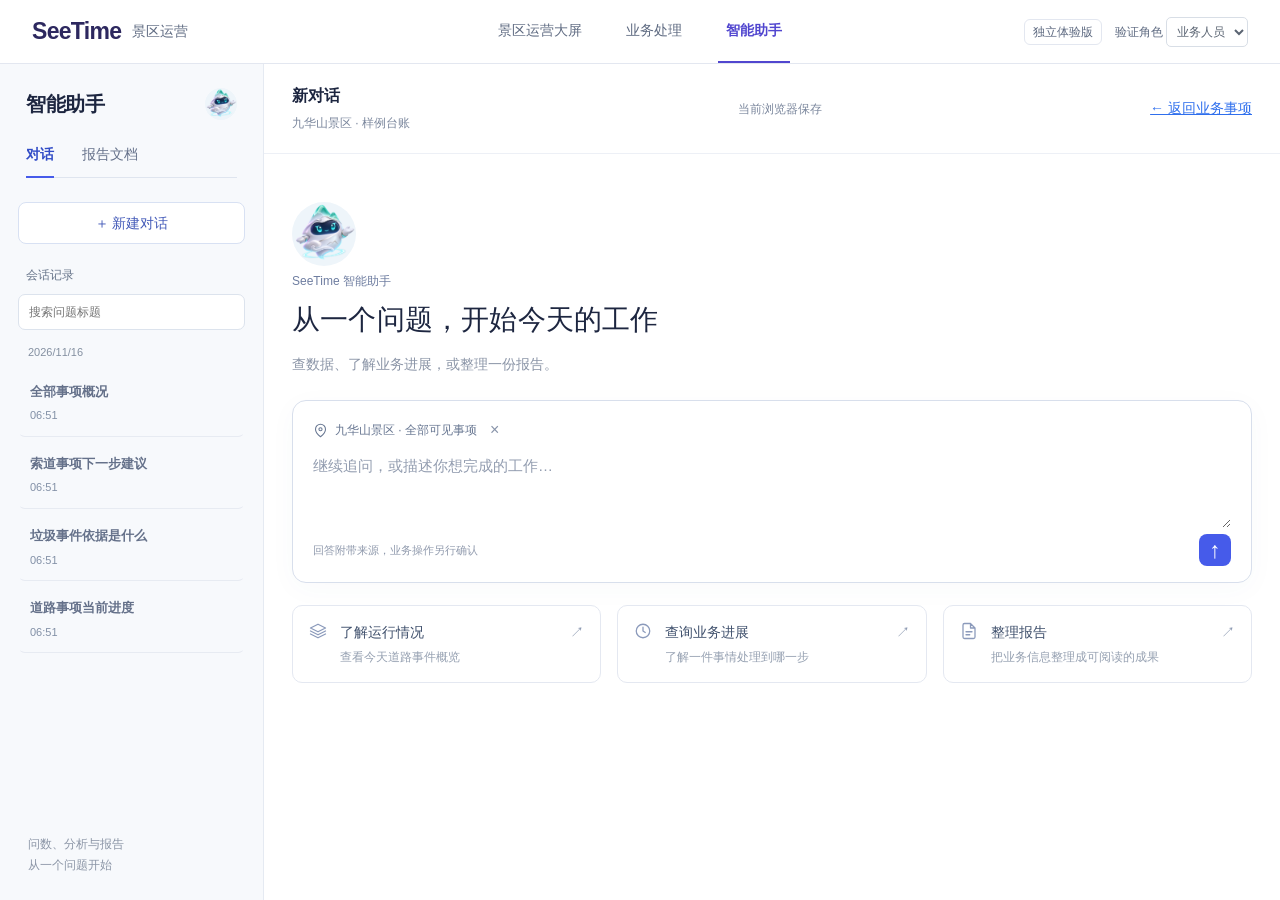
==== assistant.html @ b0239ed6 "Publish validated scenic operations browser experience" ====
<!doctype html>
<html lang="zh-CN">
<head>
<meta charset="UTF-8"><meta name="viewport" content="width=device-width, initial-scale=1">
<title>SeeTime · 智能助手独立体验版</title>
<link rel="stylesheet" href="styles.css?v=pages-6"><link rel="stylesheet" href="assistant.css?v=pages-6">
<link rel="stylesheet" href="product.css"><link rel="icon" href="assets/scenic-ip.png"><link rel="stylesheet" href="report-document.css"></head>
<body>
<svg class="symbol-library" xmlns="http://www.w3.org/2000/svg" aria-hidden="true"><defs>
<symbol id="arrow" viewBox="0 0 24 24"><path d="M7 17 17 7M7 7h10v10"/></symbol>
<symbol id="back" viewBox="0 0 24 24"><path d="m12 19-7-7 7-7M5 12h14"/></symbol>
<symbol id="pin" viewBox="0 0 24 24"><path d="M20 10c0 6-8 12-8 12S4 16 4 10a8 8 0 1 1 16 0Z"/><circle cx="12" cy="10" r="2.5"/></symbol>
<symbol id="chevron" viewBox="0 0 24 24"><path d="m6 9 6 6 6-6"/></symbol>
<symbol id="alert" viewBox="0 0 24 24"><path d="M10.3 3.9 2 18.3A1.8 1.8 0 0 0 3.6 21h16.8a1.8 1.8 0 0 0 1.6-2.7L13.7 3.9a2 2 0 0 0-3.4 0Z M12 9v4M12 17h.01"/></symbol>
<symbol id="layers" viewBox="0 0 24 24"><path d="m12 3 10 5-10 5L2 8l10-5Zm-10 9 10 5 10-5M2 16l10 5 10-5"/></symbol>
<symbol id="file" viewBox="0 0 24 24"><path d="M14 2H6a2 2 0 0 0-2 2v16a2 2 0 0 0 2 2h12a2 2 0 0 0 2-2V8l-6-6Zm0 0v6h6M8 13h8M8 17h5"/></symbol>
<symbol id="chat" viewBox="0 0 24 24"><path d="M21 11.5a8.4 8.4 0 0 1-.9 3.8 8.5 8.5 0 0 1-7.6 4.7 8.4 8.4 0 0 1-3.8-.9L3 21l1.9-5.7a8.4 8.4 0 0 1-.9-3.8 8.5 8.5 0 0 1 4.7-7.6 8.4 8.4 0 0 1 3.8-.9h.5a8.5 8.5 0 0 1 8 8v.5Z"/></symbol>
<symbol id="clock" viewBox="0 0 24 24"><circle cx="12" cy="12" r="9"/><path d="M12 7v5l3 2"/></symbol>
<symbol id="check" viewBox="0 0 24 24"><path d="m6 12 4 4 8-8"/></symbol>
<symbol id="info" viewBox="0 0 24 24"><circle cx="12" cy="12" r="9"/><path d="M12 11v6M12 7h.01"/></symbol>
</defs></svg>
<header class="app-header">
 <a class="brand" href="./" aria-label="SeeTime 景区运营"><span class="brand-word">SeeTime</span><span class="brand-description">景区运营</span></a>
 <nav class="primary-nav" aria-label="主导航"><a class="nav-item nav-link" href="screen.html">景区运营大屏</a><a class="nav-item nav-link" href="index.html">业务处理</a><a class="nav-item nav-link active" href="assistant.html" aria-current="page">智能助手</a></nav>
 <div class="header-tools"><span class="location"><svg class="icon"><use href="#pin"/></svg>九华山景区<svg class="icon small"><use href="#chevron"/></svg></span><span class="environment">独立体验版</span></div>
</header>
<main class="assistant-shell">
<aside class="assistant-nav"><div class="assistant-title"><h1>智能助手</h1><img class="scenic-avatar" src="assets/scenic-ip.png" alt="小岚"></div><div class="view-tabs" role="tablist" aria-label="助手内容"><button role="tab" aria-selected="true" id="chat-tab">对话</button><button role="tab" aria-selected="false" id="reports-tab">报告文档</button></div><button class="new-chat" id="new-chat">＋ 新建对话</button><div class="history-label">今天</div><button class="history active" id="history">今日道路事件概览<span>14:30 · 九华山景区</span></button><p class="nav-note">问数、分析与报告<br>从一个问题开始</p></aside>
<section class="assistant-main"><header class="conversation-header"><div><h2 id="view-title">正在读取助手…</h2><span>九华山景区 · 2026 年 11 月 12 日</span></div><span class="snapshot">数据截至 14:30</span></header>
<div id="chat-view"><div class="conversation" id="conversation" hidden><div class="question"><span class="user-avatar">我</span><p>今天景区道路事件怎么样？哪些还需要关注？</p></div><article class="answer"><div class="answer-label"><img class="scenic-avatar" src="assets/scenic-ip.png" alt="小岚"><strong>小岚 · 智能助手</strong><span>14:30</span></div><p class="answer-lead">今天共收到 <strong>8 起道路事件</strong>，其中 <strong>3 起尚未结束</strong>。入口上游预警还缺少现场反馈，建议优先核查。<button class="citation" data-source="summary" aria-label="查看统计来源1">1</button></p><p class="answer-intro">统计仅覆盖已接入的事件记录，不能据此判断全园道路是否畅通。</p>
<section class="chat-data" aria-label="道路事件统计"><div class="chart-heading"><div><h4>道路事件处理情况</h4><p>九华山 · 今日 00:00—14:30 · 单位：起</p></div><div class="chart-switch" role="group" aria-label="数据展示方式"><button id="chart-tab" aria-pressed="true">图表</button><button id="table-tab" aria-pressed="false">数据</button></div></div><div id="chart-view"><div class="chart-scale"><span>0</span><span>8 起</span></div><div class="bar-row"><span>已结束</span><div class="bar-track"><i class="closed" style="width:62.5%"></i></div><b>5</b></div><div class="bar-row"><span>处理中</span><div class="bar-track"><i class="processing" style="width:25%"></i></div><b>2</b></div><div class="bar-row"><span>待核查</span><div class="bar-track"><i class="pending-bar" style="width:12.5%"></i></div><b>1</b></div></div><table id="table-view" hidden><caption class="sr-only">道路事件状态及数量</caption><thead><tr><th scope="col">状态</th><th scope="col">数量（起）</th><th scope="col">占比</th></tr></thead><tbody><tr><td>已结束</td><td>5</td><td>62.5%</td></tr><tr><td>处理中</td><td>2</td><td>25%</td></tr><tr><td>待核查</td><td>1</td><td>12.5%</td></tr></tbody><tfoot><tr><th scope="row">合计</th><td>8</td><td>100%</td></tr></tfoot></table><div class="chart-source"><span>来源：事件记录 · 样例数据</span><button data-source="summary">核对来源 ↗</button></div></section><section class="focus-section"><h4>当前值得关注</h4><a class="event-reference" href="./"><span class="event-icon"><svg class="icon"><use href="#alert"/></svg></span><span><strong>入口上游道路拥堵</strong><small>尚未收到现场反馈，原因与影响范围待核实。</small></span><span class="event-status">待安排核查</span><svg class="icon small"><use href="#arrow"/></svg></a><p class="recommendation"><span>建议</span>先安排现场核查，再根据反馈判断是否需要疏导。</p></section>
<details class="execution"><summary><svg class="icon small"><use href="#check"/></svg>查询完成 · 3 个步骤<span>查看来源与过程</span></summary><ol><li>明确范围：九华山景区，今日截至 14:30，道路事件。</li><li>读取事件记录：8 起样例事件，按当前状态汇总。</li><li>整理关注项：引用入口上游预警，未执行业务操作。</li></ol><p>未纳入尚未接入的外部系统；本页不调用真实数据服务。</p></details>
<button class="report-create" id="report-create"><svg class="icon small"><use href="#file"/></svg>预览道路事件简报<svg class="icon small"><use href="#arrow"/></svg></button>
</article><div class="question followup"><span class="user-avatar">我</span><p>入口上游这起事件，现在处理到哪一步了？</p></div><article class="answer followup-answer"><div class="answer-label"><img class="scenic-avatar" src="assets/scenic-ip.png" alt="小岚"><strong>小岚 · 智能助手</strong><span>14:31</span></div><p class="answer-lead">目前是<strong>待安排核查</strong>，还没有派发核查任务。<button class="citation" data-source="event" aria-label="查看事件来源2">2</button></p><ul class="reply-list"><li><strong>已完成：</strong>14:20 收到预警，14:24 形成分析建议。</li><li><strong>待补充：</strong>排队原因、影响范围及现场反馈。</li><li><strong>下一步：</strong>由值班负责人安排核查人员，再根据反馈决定是否疏导。</li></ul><a class="inline-business" href="./">查看事件详情 <svg class="icon small"><use href="#arrow"/></svg></a><p class="reply-footnote">状态为 14:30 的记录快照；建议不代表已执行。</p></article></div><div class="empty-chat" id="empty-chat" hidden><img class="scenic-avatar welcome-avatar" src="assets/scenic-ip.png" alt="小岚"><p class="welcome-eyebrow">SeeTime 智能助手</p><h3>从一个问题，开始今天的工作</h3><p>查数据、了解业务进展，或整理一份报告。</p></div><form class="composer" id="composer"><div class="context"><svg class="icon small"><use href="#pin"/></svg><span id="context-text">九华山景区 · 今日</span><button type="button" id="clear-context" aria-label="移除查询范围">×</button></div><label class="sr-only" for="prompt">输入问题</label><textarea id="prompt" rows="2" placeholder="继续追问，或描述你想完成的工作…"></textarea><div class="composer-bottom"><span>回答附带来源，业务操作另行确认</span><button class="send" type="submit" aria-label="发送问题">↑</button></div></form><div class="starter-prompts" id="starter-prompts" hidden><button id="example"><svg class="icon"><use href="#layers"/></svg><span>了解运行情况<small>查看今天道路事件概览</small></span><span>↗</span></button><button data-starter="查询入口上游道路事件的当前进展"><svg class="icon"><use href="#clock"/></svg><span>查询业务进展<small>了解一件事情处理到哪一步</small></span><span>↗</span></button><button data-starter="整理今日道路事件简报"><svg class="icon"><use href="#file"/></svg><span>整理报告<small>把业务信息整理成可阅读的成果</small></span><span>↗</span></button></div></div>
<div id="reports-view" hidden><div id="report-library"><div class="library-heading"><div><h3>报告文档</h3><p>由对话整理的报告，在这里集中查看。</p></div><span>1 份文档</span></div><div class="library-columns"><span>文档名称</span><span>状态</span><span>更新时间</span></div><button class="report-row" id="report-open"><span class="report-name"><span class="document-icon"><svg class="icon"><use href="#file"/></svg></span><span><strong>今日道路事件简报</strong><small>九华山景区 · 运营简报 · v1</small></span></span><span class="report-state">草稿</span><span class="report-date">11月12日 14:30 ↗</span></button></div>
<div id="report-reader" hidden><div class="reader-toolbar"><button class="text-button" id="report-back">← 报告文档</button><button class="text-button" id="report-chat">返回来源对话 ↗</button></div><div class="reader-layout"><article class="report-paper"><div class="report-eyebrow">运营简报 <span>草稿 v1</span></div><h1>今日道路事件简报</h1><p class="report-deck">九华山景区 · 2026 年 11 月 12 日</p><div class="report-rule"></div><section id="report-overview"><h2>01　道路事件概况</h2><p>截至14:30，样例记录共包含8起道路事件，5起已结束，3起尚未结束。</p><table><thead><tr><th>处理状态</th><th>事件数量</th><th>占比</th></tr></thead><tbody><tr><td>已结束</td><td>5 起</td><td>62.5%</td></tr><tr><td>处理中</td><td>2 起</td><td>25%</td></tr><tr><td>待核查</td><td>1 起</td><td>12.5%</td></tr></tbody></table></section><section id="report-attention"><h2>02　重点关注事项</h2><h3>入口上游道路拥堵</h3><p>14:20收到预警，14:24形成分析建议，当前待安排核查。尚未收到现场反馈，原因及影响范围均待核实。</p><p><strong>建议：</strong>先安排核查人员，再根据现场反馈判断是否需要疏导。建议不代表已执行。</p><a class="inline-business" href="./">查看业务详情 ↗</a></section><section id="report-scope"><h2>03　数据口径与限制</h2><p>统计范围为九华山景区今日00:00—14:30的样例道路事件记录；每条记录按快照时点的当前状态计数一次。</p><p>记录不覆盖未接入的系统，不能推断全园道路通行状态。本页为报告阅读样稿，未生成或保存真实文档。</p></section></article><aside class="report-outline"><span>本文目录</span><a href="#report-overview">道路事件概况</a><a href="#report-attention">重点关注事项</a><a href="#report-scope">数据口径与限制</a><div><span>文档信息</span><p>版本　v1 · 草稿</p><p>快照　今日 14:30</p><p>来源　样例事件记录</p></div></aside></div></div></div>
</section><aside id="source-panel" class="source-panel" aria-labelledby="source-title" hidden><div class="source-panel-heading"><div><span>回答依据</span><h2 id="source-title">引用来源</h2></div><button id="close-source" aria-label="关闭来源">×</button></div><div id="source-body"></div></aside></main><div class="toast" id="toast" role="status" hidden></div>
<script src="browser-store.js"></script><script src="product-api.js"></script><script type="module" src="assistant.js"></script></body></html>
---- styles.css ----
:root {
  --ink: #1d2640;
  --muted: #5e6a81;
  --accent: #5146cf;
  --line: #e3e7f0;
  --canvas: #f5f6fb;
  --soft: #f0efff;
  font: 14px/1.5 "Inter", -apple-system, BlinkMacSystemFont, "PingFang SC", "Microsoft YaHei", sans-serif;
  color: var(--ink);
  background: var(--canvas);
}
* { box-sizing: border-box; }
body { margin: 0; height: 100dvh; overflow: hidden; }
a { color: inherit; text-decoration: none; }
button, select, textarea { font: inherit; }
button { cursor: pointer; }
:focus-visible { outline: 2px solid var(--accent); outline-offset: 3px; }
[hidden] { display: none !important; }
.symbol-library { position: absolute; width: 0; height: 0; overflow: hidden; }
.icon { width: 18px; height: 18px; fill: none; stroke: currentColor; stroke-width: 1.7; stroke-linecap: round; stroke-linejoin: round; flex: none; }
.icon.small { width: 15px; height: 15px; }
.app-header { height: 64px; min-height: 64px; padding: 0 32px; display: grid; grid-template-columns: 1fr auto 1fr; align-items: center; gap: 22px; background: #fff; border-bottom: 1px solid var(--line); }
.brand, .header-tools, .location, .primary-nav { display: flex; align-items: center; }
.brand { gap: 11px; white-space: nowrap; }
.brand-word { color: #2d285f; font-size: 23px; font-weight: 750; letter-spacing: -.7px; }
.brand-description { color: var(--muted); font-size: 14px; }
.primary-nav { align-self: stretch; gap: 28px; }
.nav-item { display: grid; place-items: center; padding: 0 8px; height: 100%; border-bottom: 2px solid transparent; color: var(--muted); white-space: nowrap; }
.nav-item:hover, .nav-item.active { color: var(--accent); }
.nav-item.active { border-color: var(--accent); font-weight: 650; }
.header-tools { justify-content: flex-end; gap: 13px; color: var(--muted); white-space: nowrap; }
.location { gap: 5px; }
.environment { border: 1px solid var(--line); border-radius: 6px; padding: 3px 8px; font-size: 12px; }
.page-shell { width: min(100% - 64px, 1512px); margin: 0 auto; padding: 20px 0 36px; }
.breadcrumb { display: flex; align-items: center; gap: 10px; color: var(--muted); font-size: 13px; margin-bottom: 8px; }
.object-summary { display: flex; align-items: center; gap: 14px; flex-wrap: wrap; }
h1 { font-size: clamp(26px, 2.25vw, 34px); font-weight: 700; letter-spacing: -.025em; margin: 0; }
h2, h3, p { margin: 0; }
.object-summary > time { color: var(--muted); font-variant-numeric: tabular-nums; }
.status, .not-sent { display: inline-flex; align-items: center; gap: 5px; color: #875309; background: #fff5e1; border: 1px solid #f6dfae; padding: 3px 8px; border-radius: 6px; font-size: 12px; }
.workflow, .decision, .action-block { background: #fff; border: 1px solid var(--line); border-radius: 13px; box-shadow: 0 2px 4px #24284d05; }
.workflow { padding: 14px 21px; margin: 16px 0; }
.workflow h2 { font-size: 15px; margin-bottom: 10px; }
.workflow ol { list-style: none; display: grid; grid-template-columns: repeat(7, minmax(0, 1fr)); padding: 0; margin: 0; gap: 12px; }
.workflow li { display: flex; align-items: center; min-width: 0; gap: 8px; position: relative; }
.workflow li:not(:last-child)::after { content: ""; flex: 1; height: 1px; background: var(--line); }
.workflow .done::after { background: #c8c3f6; }
.step-dot { display: grid; place-items: center; flex: 0 0 27px; height: 27px; border-radius: 50%; background: #eff1f6; color: #58657d; font-size: 12px; font-weight: 650; }
.done .step-dot { background: var(--soft); color: var(--accent); }
.current .step-dot { background: var(--accent); color: white; box-shadow: 0 0 0 3px #eae7ff; }
.current .step-copy { color: var(--accent); }
.step-copy { display: grid; gap: 1px; white-space: nowrap; }
.step-copy strong { font-size: 13px; font-weight: 650; }
.step-copy small { color: var(--muted); font-size: 11px; }
.current .step-copy small { color: var(--accent); }
.detail-layout { display: grid; grid-template-columns: minmax(0, 2.1fr) minmax(300px, 1fr); align-items: start; gap: 16px; }
.decision { min-width: 0; padding: 0 21px 17px; }
.detail-tabs { display: flex; gap: 22px; border-bottom: 1px solid var(--line); margin-bottom: 16px; }
.detail-tabs button { padding: 12px 1px 10px; background: transparent; border: 0; border-bottom: 2px solid transparent; color: var(--muted); }
.detail-tabs [aria-selected="true"] { color: var(--accent); border-color: var(--accent); font-weight: 650; }
.section-heading, .trend-heading, .analysis-foot { display: flex; justify-content: space-between; align-items: center; flex-wrap: wrap; gap: 8px 12px; }
.section-heading { margin-bottom: 7px; }
.section-heading h2 { display: flex; align-items: center; gap: 8px; font-size: 17px; font-weight: 680; }
.section-heading h2 .icon { color: var(--accent); }
.fact-summary { color: #405069; }
.fact-grid { display: grid; grid-template-columns: 1.25fr .8fr 1fr; gap: 10px; padding: 10px 0; margin: 12px 0 0; border-block: 1px solid var(--line); }
.fact-grid > div:not(:first-child) { border-left: 1px solid var(--line); padding-left: 15px; }
.fact-grid dt { display: flex; align-items: center; gap: 5px; color: var(--muted); font-size: 12px; }
.fact-grid dt .icon { width: 14px; height: 14px; }
.fact-grid dd { margin: 3px 0 0; font-weight: 650; }
.scope-note, .next-step { display: flex; align-items: flex-start; gap: 6px; color: var(--muted); font-size: 12px; }
.scope-note { margin-top: 8px; }
.scope-note .icon, .next-step .icon { margin-top: 2px; }
.evidence-grid { display: grid; grid-template-columns: minmax(0, 1fr) minmax(0, 1fr); gap: 15px; margin-top: 16px; }
.evidence-grid section { display: grid; grid-template-rows: auto 1fr; gap: 7px; }
.evidence-grid h2 { font-size: 14px; font-weight: 650; }
.scene { margin: 0; position: relative; overflow: hidden; border-radius: 8px; min-height: 154px; background: #e4eaf0; }
.scene img { width: 100%; height: 100%; position: absolute; object-fit: cover; }
.scene figcaption { position: absolute; bottom: 8px; left: 8px; padding: 3px 7px; background: #182333df; color: #fff; font-size: 11px; border-radius: 5px; }
.evidence-grid .trend { grid-template-rows: auto auto 1fr; gap: 4px; }
.trend-heading { gap: 5px; }
.quiet-label, .ai-label { color: var(--muted); font-size: 12px; }
.trend-metrics { display: flex; align-items: baseline; gap: 12px; flex-wrap: wrap; font-size: 12px; color: var(--muted); }
.trend-metrics strong { font-size: 22px; line-height: 1; color: var(--accent); font-variant-numeric: tabular-nums; }
.trend-metrics b { color: var(--ink); font-weight: 650; }
.trend-chart { display: block; width: 100%; height: 106px; }
.chart-grid { fill: none; stroke: var(--line); }
.chart-line { fill: none; stroke: #665be1; stroke-width: 2.4; stroke-linejoin: round; }
.chart-dot { fill: #665be1; stroke: #fff; stroke-width: 1.8; }
.chart-labels { font: 11px -apple-system, sans-serif; fill: var(--muted); }
.analysis-block { margin-top: 16px; border-top: 1px solid var(--line); padding-top: 12px; }
.analysis-block h3, .action-intro h3 { font-size: 16px; font-weight: 680; margin-bottom: 4px; }
.analysis-block p, .action-block > p { color: var(--muted); }
.unknowns { display: flex; flex-wrap: wrap; gap: 6px 10px; font-size: 12px; color: var(--muted); margin-top: 9px; }
.unknowns span:first-child { color: #875309; font-weight: 650; }
.unknowns span:nth-child(n+3) { border-left: 1px solid var(--line); padding-left: 10px; }
.analysis-foot { margin-top: 7px; color: var(--muted); font-size: 12px; }
.text-button { display: inline-flex; align-items: center; gap: 4px; border: 0; background: transparent; color: var(--accent); font-size: 13px; padding: 2px 0; }
.text-button:hover { text-decoration: underline; }
.action-block { position: sticky; top: 16px; padding: 19px 21px; }
.action-block .section-heading { border-bottom: 1px solid var(--line); padding-bottom: 11px; margin-bottom: 12px; }
.action-intro { display: flex; align-items: baseline; flex-wrap: wrap; gap: 8px; margin-bottom: 2px; }
.action-intro h3 { font-size: 19px; }
.action-fields { display: grid; gap: 14px; margin: 16px 0; }
.action-fields label { font-size: 13px; font-weight: 650; }
.action-fields label > span { color: var(--muted); font-size: 11px; font-weight: 400; margin-left: 4px; }
.action-fields label > .required { color: #944139; }
.action-fields select, .action-fields textarea { display: block; width: 100%; background: #fff; border: 1px solid #cfd6e5; border-radius: 7px; margin-top: 6px; color: var(--ink); padding: 9px 10px; font-weight: 400; }
.action-fields textarea { min-height: 73px; resize: vertical; }
.action-fields textarea::placeholder { color: #69758b; }
.button.primary { display: flex; justify-content: center; align-items: center; gap: 7px; width: 100%; padding: 10px; border: 1px solid var(--accent); border-radius: 7px; background: var(--accent); color: #fff; font-weight: 650; }
.button.primary:hover { background: #4236bc; }
.assistant-link { margin-top: 8px; }
.next-step { border-top: 1px solid var(--line); padding-top: 10px; margin-top: 12px; }
.records-panel h2 { font-size: 17px; }
.timeline { margin: 10px 0 0; padding: 0; list-style: none; }
.timeline li { display: grid; grid-template-columns: 48px 1fr; gap: 10px; padding: 13px 0; border-top: 1px solid var(--line); }
.timeline li > :first-child, .timeline p { color: var(--muted); }
dialog { width: min(460px, 90vw); border: 1px solid var(--line); border-radius: 12px; padding: 22px; color: var(--ink); box-shadow: 0 20px 80px #15244924; }
dialog::backdrop { background: #15243a45; }
.dialog-heading { display: flex; justify-content: space-between; align-items: center; margin-bottom: 14px; }
.dialog-heading h2 { font-size: 20px; }
.dialog-heading button { border: 0; background: transparent; font-size: 25px; color: var(--muted); }
#dialog-content p { margin: 9px 0; overflow-wrap: anywhere; }
.reference-note { color: var(--muted); border-top: 1px solid var(--line); padding-top: 10px; }
@media (max-width: 950px) {
  .app-header { padding-inline: 20px; gap: 10px; }
  .primary-nav { gap: 12px; }
  .brand-description, .location { display: none; }
  .page-shell { width: calc(100% - 40px); }
  .workflow ol { gap: 6px; }
  .workflow li { gap: 5px; }
  .workflow li::after { display: none; }
  .evidence-grid { grid-template-columns: 1fr; }
}
@media (max-width: 720px) {
  .page-shell { width: calc(100% - 28px); }
  .app-header { padding-inline: 14px; min-height: 56px; }
  .environment { display: none; }
  .app-header { grid-template-columns: auto 1fr; }
  .primary-nav { justify-content: end; gap: 4px; }
  .nav-item { padding-inline: 4px; font-size: 12px; }
  .workflow ol { grid-template-columns: repeat(auto-fit, minmax(104px, 1fr)); row-gap: 10px; }
  .detail-layout { grid-template-columns: minmax(0, 1fr); }
  .action-block { position: static; }
}

.tracking-layout { display: grid; grid-template-columns: 264px minmax(0, 1fr); gap: 0; width: 100%; height: calc(100dvh - 64px); margin: 0; padding: 0; align-items: stretch; }
.tracking-list, .detail-empty { background: #fff; border: 1px solid var(--line); border-radius: 13px; padding: 16px; }
.tracking-list { position: relative; top: 0; display: flex; flex-direction: column; min-height: 0; height: 100%; padding: 24px 18px; border: 0; border-right: 1px solid var(--line); border-radius: 0; background: #fafbfe; }
.tracking-detail { min-width: 0; overflow-y: auto; padding: 22px 28px 24px; scrollbar-width: thin; }
#selected-detail { min-height: 100%; display: flex; flex-direction: column; }
.tracking-detail .detail-layout { flex: 1; }
.tracking-detail .decision { min-height: 100%; }
.tracking-heading { display: flex; align-items: center; justify-content: space-between; margin-bottom: 14px; }
.tracking-heading h2 { font-size: 17px; }
.tracking-heading > span, .list-summary { color: var(--muted); font-size: 12px; }
.tracking-list label, #assistant-form label { display: block; font-size: 12px; font-weight: 650; margin-bottom: 5px; }
.tracking-list select, .tracking-list input, #assistant-input { width: 100%; min-width: 0; border: 1px solid #cfd6e5; border-radius: 7px; background: #fff; padding: 7px 9px; font: inherit; color: var(--ink); }
.status-filters { display: grid; grid-template-columns: 1fr 1fr; gap: 6px; margin: 10px 0 14px; }
.status-filters button { border: 1px solid var(--line); border-radius: 6px; background: #fff; color: var(--muted); padding: 4px; font-size: 12px; }
.status-filters button[aria-pressed=true] { background: var(--soft); border-color: #b5acf8; color: var(--accent); font-weight: 650; }
.list-summary { margin: 9px 0 6px; }
.event-list { display: flex; flex-direction: column; gap: 8px; flex: 1; min-height: 0; overflow-y: auto; padding: 3px; margin: -3px; scrollbar-width: thin; }
.event-card { flex-shrink: 0; }
.event-card { display: grid; gap: 3px; width: 100%; text-align: left; border: 1px solid var(--line); border-radius: 8px; background: #fff; color: var(--ink); padding: 8px 9px; }
.event-card:hover { border-color: #b5acf8; }
.event-card[aria-pressed=true] { border-color: #a89ff3; background: #f4f2ff; box-shadow: inset 3px 0 var(--accent); }
.event-location, .event-meta time { color: var(--muted); font-size: 12px; }
.event-meta { display: flex; justify-content: space-between; align-items: center; gap: 6px; }
.stage-pill { border-radius: 5px; padding: 1px 5px; font-size: 11px; }
.stage-1 { color: #875309; background: #fff5e1; border: 1px solid #f6dfae; }
.stage-2 { color: #25569a; background: #eaf2ff; border: 1px solid #c6dafa; }
.stage-3 { color: #615199; background: #f1ecff; border: 1px solid #ddd2fa; }
.detail-empty h2 { font-size: 18px; }
.detail-empty p { margin-top: 4px; color: var(--muted); }
.inline-basis, .other-evidence { margin-top: 9px; border: 1px solid var(--line); border-radius: 8px; padding: 9px 11px; background: #f8f9fd; color: #405069; font-size: 13px; }
.inline-basis { border: 0; border-radius: 0; border-top: 1px dashed var(--line); background: transparent; padding: 12px 0 2px; margin-top: 12px; }
.inline-basis p + p { margin-top: 8px; }
#source-button, #analysis-button { color: var(--muted); font-size: 12px; padding: 5px 7px; border-radius: 5px; gap: 7px; text-decoration: none; }
#source-button:hover, #analysis-button:hover { color: var(--accent); background: #f5f4fc; }
#source-button[aria-expanded=true], #analysis-button[aria-expanded=true] { color: var(--accent); }
.chevron { display: inline-block; }
.other-evidence h2 { font-size: 14px; margin-bottom: 3px; }
.chevron { font-size: 16px; line-height: 1; }
[aria-expanded=true] .chevron { transform: rotate(180deg); }
.assistant-box { margin-top: 10px; border-top: 1px solid var(--line); }
.assistant-context, .chat-empty { color: var(--muted); font-size: 12px; }
.assistant-context { margin: 4px 0 7px; font-weight: 650; }
.chat-log { display: grid; gap: 7px; max-height: 175px; overflow: auto; margin-bottom: 9px; }
.chat-message { font-size: 12px; border-radius: 8px; padding: 6px 8px; background: #f5f7fb; overflow-wrap: anywhere; }
.chat-user { background: var(--soft); }
.chat-message strong { color: var(--accent); }
#assistant-form > div { display: grid; grid-template-columns: minmax(0, 1fr) auto; gap: 6px; }
#assistant-form button { border: 1px solid #c2baf6; border-radius: 7px; background: var(--soft); color: var(--accent); padding: 0 8px; font-weight: 650; }
.tracking-detail .detail-layout { grid-template-columns: minmax(0, 1fr) clamp(290px, 23vw, 360px); }
@media (max-width: 1120px) {
  .tracking-layout { grid-template-columns: 220px minmax(0, 1fr); gap: 0; }
  .tracking-detail { padding: 18px; }
  .tracking-detail .detail-layout { grid-template-columns: minmax(0, 1fr); }
  .tracking-detail .action-block { position: static; }
  .tracking-detail .workflow ol { grid-template-columns: repeat(auto-fit, minmax(99px, 1fr)); row-gap: 10px; }
  .tracking-detail .workflow li::after { display: none; }
}
@media (max-width: 700px) {
  .tracking-layout { grid-template-columns: minmax(0, 1fr); height: auto; }
  body { height: auto; overflow: auto; }
  .tracking-detail { overflow: visible; padding: 16px 14px; }
  .tracking-list { position: static; }
  .event-list { max-height: 180px; flex: auto; }
}

/* Business list: type and severity precede the subject, filters avoid repeated labels. */
.status-filters { gap: 4px; padding: 4px; background: #eef0f6; border-radius: 9px; }
.status-filters button { display: flex; justify-content: center; align-items: center; gap: 6px; border: 0; background: transparent; padding: 7px 3px; }
.status-filters button[aria-pressed=true] { background: #fff; color: var(--ink); box-shadow: 0 1px 4px #25314b12; }
.filter-count { font-size: 11px; color: #7d879a; font-variant-numeric: tabular-nums; }
.event-card { padding: 13px 11px; gap: 7px; border-color: #e6e9f1; border-radius: 10px; }
.event-card>strong { font-size: 14px; line-height: 1.6; }
.event-card[aria-pressed=true] { border-color: #c5bff1; background: #f7f6ff; box-shadow: inset 3px 0 #6a5bd4; }
.card-heading { display: flex; align-items: center; justify-content: space-between; gap: 5px; }
.card-type { font-size: 11px; color: #758096; }
.severity { font-size: 10px; color: #7a6543; margin-left: auto; display: flex; align-items: center; gap: 4px; }
.severity::before { content: ''; width: 5px; height: 5px; border-radius: 50%; background: currentColor; }
.severity-高 { color: #b65050; }.severity-中 { color: #a87729; }.severity-低 { color: #587c77; }
.card-status { font-size: 11px; color: #6b7487; }.event-meta time { margin-left: auto; font-size: 11px; }
.chevron { width: 14px; height: 14px; fill: none; stroke: currentColor; stroke-width: 1.5; stroke-linecap: round; stroke-linejoin: round; flex: none; }
#source-button, #analysis-button { padding: 5px 0 5px 8px; }
#source-button:hover, #analysis-button:hover { background: transparent; color: var(--accent); }

.other-evidence { background: transparent; border: 0; border-top: 1px solid var(--line); padding: 16px 0 0; border-radius: 0; margin-top: 16px; }
.other-evidence h2 { margin-bottom: 12px; font-size: 14px; }
.evidence-records { display: grid; gap: 12px; }
.evidence-record { display: grid; grid-template-columns: 48px 1fr; gap: 3px 12px; }
.evidence-record time { color: var(--muted); font-size: 12px; }
.evidence-record strong { font-size: 13px; font-weight: 600; }
.evidence-record p { grid-column: 2; color: var(--muted); font-size: 12px; }
.evidence-caption { display: block; color: var(--muted); font-size: 11px; margin-top: 10px; }
.evidence-trend { margin-top: 16px; padding-top: 12px; border-top: 1px dashed var(--line); }
.evidence-trend h3 { font-size: 13px; }
.evidence-trend .evidence-caption { margin-top: 3px; }


.evidence-records { list-style: none; padding: 0; margin: 0; gap: 0; }
.evidence-record { position: relative; padding: 0 0 20px; grid-template-columns: 48px 1fr; column-gap: 28px; }
.evidence-record::before { content: ''; position: absolute; left: 60px; top: 7px; width: 7px; height: 7px; border-radius: 50%; background: #8b80df; box-shadow: 0 0 0 3px #f0edfc; z-index: 1; }
.evidence-record:not(:last-child)::after { content: ''; position: absolute; left: 63px; top: 13px; bottom: -7px; width: 1px; background: #ddd8ef; }
.evidence-record:last-child { padding-bottom: 2px; }
.evidence-curve { display: block; width: 100%; max-width: 760px; height: auto; margin-top: 14px; }
.curve-grid { stroke: #ebedf4; stroke-width: 1; }.curve-label { fill: #778198; font-size: 11px; }.curve-value { fill: #4d5372; font-size: 12px; }
.curve-line { fill: none; stroke: #7b6ed6; stroke-width: 2.5; }.curve-point { fill: #7b6ed6; stroke: white; stroke-width: 2; }
---- assistant.css ----
.nav-link{display:flex;align-items:center}.assistant-shell{display:grid;grid-template-columns:250px minmax(0,1fr);max-width:1680px;margin:auto;min-height:calc(100vh - 72px);background:white}.assistant-nav{background:#f7f9fc;border-right:1px solid #e5eaf2;padding:30px 20px;display:flex;flex-direction:column}.assistant-title{display:flex;justify-content:space-between;align-items:center;padding:0 8px;margin-bottom:24px}.assistant-title h1{font-size:20px;line-height:30px;margin:0;font-weight:600}.assistant-mark{color:#5366dc;font-size:23px}.view-tabs{display:flex;border-bottom:1px solid #dfe5ef;margin:0 8px 24px;gap:28px}.view-tabs button{padding:0 0 12px;border:0;background:none;font-size:14px;color:#65718a;position:relative}.view-tabs [aria-selected=true]{color:#324dc7;font-weight:600}.view-tabs [aria-selected=true]:after{content:'';position:absolute;bottom:-1px;height:2px;background:#465bea;left:0;right:0}.new-chat{height:42px;border:1px solid #dbe2ee;border-radius:8px;background:white;text-align:left;padding:0 14px;font-size:14px;color:#35425c}.history-label{font-size:12px;color:#8a94a7;margin:28px 10px 12px}.history{border:0;background:none;border-radius:8px;text-align:left;padding:13px 12px;font-size:14px;color:#37445f}.history.active{background:#eaf0fa;color:#283e8e}.history span{display:block;font-size:12px;color:#7b88a2;margin-top:7px}.nav-note{font-size:12px;line-height:21px;color:#8b95a6;margin:auto 10px 0;padding-top:80px}.assistant-main{min-width:0}.conversation-header{display:flex;justify-content:space-between;align-items:center;padding:22px 40px;border-bottom:1px solid #edf0f6}.conversation-header h2{font-size:16px;line-height:24px;margin:0 0 4px;font-weight:600}.conversation-header span{font-size:12px;color:#7b879d}.conversation{max-width:890px;padding:30px 40px 10px;margin:auto}.question{display:flex;align-items:flex-start;gap:12px;margin-bottom:30px}.user-avatar{width:28px;height:28px;display:grid;place-items:center;border-radius:50%;background:#edf0f5;color:#6e7a90;font-size:12px;flex:none}.question p{margin:0;padding-top:2px;font-size:15px;line-height:25px;color:#35415b}.answer-label{display:flex;gap:10px;align-items:center;font-size:13px}.answer-label strong{font-weight:500}.answer-label>span:last-child{font-size:12px;color:#8a95aa;margin-left:auto}.answer h3{font-size:22px;line-height:34px;font-weight:600;margin:16px 0 12px;letter-spacing:.2px}.answer-intro{font-size:14px;line-height:25px;color:#637089;margin:0 0 22px}.answer .fact-grid{grid-template-columns:1fr 1fr .9fr;padding:15px 0}.answer .fact-grid>div{padding-left:18px;padding-right:12px}.answer .fact-grid>div:first-child{padding-left:0}.answer .fact-grid dd{font-size:14px}.sample{font-size:11px;color:#8b95a6;margin-left:4px}.result-section{margin-top:24px}.result-heading{display:flex;justify-content:space-between;align-items:center}.result-heading span{font-size:12px;color:#7c879b}.answer h4{font-size:16px;line-height:26px;font-weight:600;margin:0 0 12px}.distribution{display:flex;gap:4px;height:10px;border-radius:3px;overflow:hidden;margin:6px 0 14px}.closed{background:#b1bfd9}.processing{background:#6279dc}.pending-bar{background:#ddb26b}.legend{display:flex;gap:32px;font-size:12px;color:#68758c}.legend span{display:flex;gap:7px;align-items:center}.legend i{width:7px;height:7px;border-radius:2px}.legend b{font-size:15px;color:#34415b;font-weight:500;margin-left:6px}.focus-section{margin-top:28px}.event-reference{display:flex;gap:12px;align-items:center;border-top:1px solid #e6eaf1;border-bottom:1px solid #e6eaf1;padding:16px 0}.event-icon{color:#b47d28;background:#fff8ed;border:1px solid #f2e4cd;border-radius:7px;width:36px;height:36px;display:grid;place-items:center;flex:none}.event-reference strong{font-size:14px;font-weight:500}.event-reference small{display:block;font-size:12px;color:#7b879b;margin-top:4px}.event-status{color:#9e701e;font-size:12px;margin-left:auto;white-space:nowrap}.event-reference>.icon{color:#8692aa}.recommendation{font-size:13px;color:#65728b;line-height:23px;margin:12px 0 20px}.recommendation>span{color:#35425d;margin-right:10px;font-weight:500}.execution{font-size:12px;color:#758198}.execution summary{display:flex;align-items:center;gap:7px;cursor:pointer;list-style:none;padding:8px 0}.execution summary>span{margin-left:auto;color:#5c6ba0}.execution summary::-webkit-details-marker{display:none}.execution ol{padding-left:20px;line-height:25px}.execution p{line-height:22px}.report-create{display:flex;align-items:center;gap:8px;background:white;border:1px solid #dce3ef;border-radius:7px;font-size:13px;color:#47577c;padding:9px 12px;margin-top:16px}.composer{max-width:810px;margin:22px auto 28px;border:1px solid #d8dfec;border-radius:12px;background:#fff;box-shadow:0 5px 24px #20355606;padding:14px 18px}.context{display:flex;gap:7px;align-items:center;font-size:12px;color:#687792}.context button{border:0;background:none;color:#8793a9;font-size:16px}.composer textarea{resize:vertical;width:100%;min-height:56px;border:0;outline:0;font:inherit;font-size:14px;padding:12px 0 0;color:#263550;background:transparent}.composer textarea::placeholder{color:#939db0}.composer:focus-within{border-color:#99a8e6;box-shadow:0 0 0 2px #edf0ff}.composer-bottom{display:flex;align-items:center;justify-content:space-between}.composer-bottom>span{font-size:11px;color:#909aad}.send{border:0;background:#465bea;color:white;border-radius:8px;width:32px;height:32px;font-size:23px;line-height:28px}.sr-only{position:absolute;width:1px;height:1px;overflow:hidden;clip-path:inset(50%)}[hidden]{display:none!important}.empty-chat{text-align:center;padding:100px 20px 80px}.empty-chat .assistant-mark{font-size:38px}.empty-chat h3{font-size:26px;font-weight:500}.empty-chat p{font-size:14px;color:#7a869a}.empty-chat button{margin-top:20px;border:1px solid #e1e6ef;background:white;padding:12px 20px;border-radius:8px;color:#4b5c80;font-size:14px}#reports-view{max-width:940px;margin:auto;padding:40px}.report-list-heading h3{font-size:20px;margin:0 0 8px}.report-list-heading p{font-size:14px;color:#7d889a;margin-bottom:28px}.report-row{width:100%;border:0;border-top:1px solid #e1e6ef;border-bottom:1px solid #e1e6ef;background:white;display:flex;align-items:center;gap:16px;text-align:left;padding:20px 0;color:#25344d}.document-icon{width:42px;height:48px;border:1px solid #e2e7f1;border-radius:6px;display:grid;place-items:center;color:#697ead}.report-row strong{font-size:15px;font-weight:500}.report-row small{display:block;font-size:12px;color:#8490a4;margin-top:7px}.report-state{font-size:12px;color:#8d764d;margin-left:auto}.report-row>.icon{color:#8693ac}#report-dialog{width:min(620px,90vw);padding:30px}#report-dialog h3{font-size:16px;margin-top:24px}#report-dialog p{font-size:14px;line-height:25px}.report-meta{color:#8994a6;font-size:12px!important}
@media(max-width:1200px){.assistant-shell{grid-template-columns:220px minmax(0,1fr)}.conversation{padding:26px 30px 10px}.composer{margin:20px 30px 26px}.conversation-header{padding:20px 30px}.answer .fact-grid dd{font-size:13px}}
@media(max-width:800px){.assistant-shell{grid-template-columns:180px minmax(0,1fr)}.assistant-nav{padding:24px 12px}.view-tabs{gap:18px}.snapshot{display:none}.conversation{padding:24px}.composer{margin:20px 24px}.answer .fact-grid{grid-template-columns:1fr;gap:12px}.answer .fact-grid>div{padding:0;border:0}.event-reference{flex-wrap:wrap}.legend{gap:18px}}

/* 对话回答规范：消息流优先，数据组件嵌入回答。 */
.assistant-shell{height:calc(100vh - 72px);min-height:0;overflow:hidden}.assistant-nav{overflow:auto}.assistant-main{display:flex;flex-direction:column;min-height:0}.conversation-header{flex:none;padding-top:17px;padding-bottom:17px}#chat-view{display:flex;flex-direction:column;min-height:0;flex:1}.conversation{width:100%;max-width:900px;overflow-y:auto;flex:1;padding:28px 40px 32px;scrollbar-width:thin}.question{justify-content:flex-end;flex-direction:row-reverse;margin:0 0 28px;gap:10px}.question p{background:#edf1fa;border:1px solid #e8edf6;padding:11px 16px;border-radius:14px 3px 14px 14px;max-width:85%;font-size:15px;line-height:26px;color:#35425c}.user-avatar{margin-top:6px}.answer{padding-left:38px;position:relative}.answer-label{margin-left:-38px;gap:12px;margin-bottom:12px}.answer-label .assistant-mark{width:26px;height:26px;display:grid;place-items:center;font-size:21px}.answer-label strong{font-size:12px;color:#65738b}.answer-label>span:last-child{margin-left:4px;font-size:11px}.answer-lead{font-size:16px;line-height:28px;color:#27364e;margin:0 0 10px}.answer-lead strong{font-weight:600}.answer-intro{font-size:14px;line-height:24px;margin:0 0 18px;color:#7a8598}.citation{vertical-align:super;font-size:10px;line-height:14px;min-width:16px;height:16px;padding:0 4px;margin-left:4px;border:0;border-radius:4px;background:#edf1f9;color:#586da5;cursor:pointer}.chat-data{border:1px solid #e4e9f2;border-radius:10px;padding:18px 20px 12px;margin:18px 0 22px}.chart-heading{display:flex;justify-content:space-between;align-items:flex-start;gap:16px;margin-bottom:18px}.chart-heading h4{font-size:14px;line-height:22px;margin:0 0 5px;font-weight:600}.chart-heading p{font-size:12px;line-height:20px;color:#7c889c;margin:0}.chart-switch{display:flex;border:1px solid #e2e7f0;border-radius:6px;padding:2px;flex:none}.chart-switch button{font-size:12px;color:#748097;background:white;border:0;border-radius:4px;padding:4px 9px}.chart-switch [aria-pressed=true]{color:#4259bd;background:#edf1fb}.bar-row{display:grid;grid-template-columns:55px 1fr 22px;gap:14px;align-items:center;margin:14px 0;font-size:12px;color:#65728b}.bar-track{height:13px;background:#f4f6fa;border-radius:3px;overflow:hidden}.bar-track i{display:block;height:100%;border-radius:3px}.bar-row b{font-size:14px;font-weight:500;font-variant-numeric:tabular-nums;color:#3e4b63}.chart-source{display:flex;justify-content:space-between;border-top:1px solid #edf0f5;margin-top:20px;padding-top:10px;font-size:11px;color:#8893a6}.chart-source button{border:0;background:none;font-size:12px;color:#62749f;padding:0}.chat-data table{width:100%;border-collapse:collapse;font-size:13px;line-height:22px}.chat-data th,.chat-data td{padding:8px 10px;border-bottom:1px solid #edf0f5;text-align:right;font-variant-numeric:tabular-nums}.chat-data th:first-child,.chat-data td:first-child{text-align:left}.chat-data th{font-weight:500;color:#63718b}.chat-data tfoot td{font-weight:600}.focus-section{margin-top:18px}.answer h4{font-size:15px;line-height:24px}.event-reference{padding:12px 0}.recommendation{font-size:14px;line-height:25px}.execution{font-size:12px}.followup{margin-top:34px}.reply-list{padding-left:18px;font-size:15px;line-height:28px;color:#4d5b72;margin:12px 0}.reply-list li{padding-left:3px;margin:5px 0}.reply-list strong{font-weight:500;color:#30405a}.inline-business{display:inline-flex;align-items:center;gap:8px;color:#5169b6;font-size:13px;margin:8px 0}.reply-footnote{font-size:12px;color:#8a95a6;line-height:21px;margin:6px 0 0}.composer{flex:none;width:calc(100% - 80px);max-width:820px;margin:10px auto 20px;padding:11px 16px;box-shadow:0 3px 18px #20355606}.composer textarea{min-height:44px;max-height:100px;font-size:15px}.composer-bottom>span{font-size:11px}.empty-chat{overflow:auto;flex:1;padding:80px 20px 40px}#reports-view{overflow:auto;width:100%}.assistant-nav .nav-note{padding-top:40px}#source-dialog p{font-size:14px;line-height:25px}
@media(max-width:1200px){.conversation{padding:24px 28px 30px}.composer{width:calc(100% - 56px);margin:10px auto 18px}}
@media(max-width:800px){.conversation{padding:22px 20px}.answer{padding-left:0}.answer-label{margin-left:0}.chart-heading{flex-wrap:wrap}.composer{width:calc(100% - 40px)}.question p{max-width:90%}.chart-source{gap:12px}}
.question{justify-content:flex-start}.chart-scale{display:flex;justify-content:space-between;margin:0 36px 0 69px;font-size:11px;color:#8c96a8}
/* 页面自然滚动；引用与报告不使用模态窗口。 */
.assistant-shell{height:auto;min-height:calc(100vh - 72px);overflow:visible;align-items:stretch}.assistant-nav{overflow:visible}.assistant-main{display:block;min-width:0}#chat-view{display:block}.conversation{height:auto;max-height:none;overflow:visible;flex:none}.composer{position:static;margin-top:18px;margin-bottom:40px}.empty-chat,#reports-view{overflow:visible}.assistant-shell.has-source{grid-template-columns:220px minmax(0,1fr) 320px}.source-panel{align-self:start;position:sticky;top:24px;padding:26px 24px;border-left:1px solid #e2e7f0;background:#f8faff;margin-top:0;min-height:500px}.source-panel-heading{display:flex;align-items:flex-start;justify-content:space-between;gap:12px}.source-panel-heading>div>span{font-size:12px;color:#8a96aa}.source-panel h2{font-size:18px;line-height:28px;margin:6px 0 24px}.source-panel-heading button{border:0;background:none;color:#7f8ba1;font-size:24px}.source-panel h3{font-size:16px;line-height:26px;margin:0 0 12px}.source-panel h4{font-size:14px;margin:24px 0 10px}.source-panel p{font-size:13px;line-height:24px;color:#64728a}.source-panel dl{margin-top:24px;border-top:1px solid #e3e8f1;padding-top:14px}.source-panel dt{font-size:12px;color:#8993a5;margin-top:14px}.source-panel dd{font-size:14px;margin:4px 0 0}.source-chip{font-size:12px;color:#a2762d;background:#fff6e8;padding:4px 8px;border-radius:4px}.has-source .conversation{padding-left:28px;padding-right:28px}.has-source .answer{padding-left:0}.has-source .answer-label{margin-left:0}.has-source .event-reference{flex-wrap:wrap}.has-source .event-status{margin-left:48px}.has-source .composer{width:calc(100% - 56px)}.has-source .chart-heading{flex-wrap:wrap}.new-chat{display:flex;align-items:center;justify-content:center;color:#4259b8;background:#fff;border-color:#d8e1f3;font-weight:500}.new-chat:hover{background:#edf2fc}.is-new{max-width:860px;margin:0 auto;padding:60px 40px 80px}.empty-chat{text-align:left;padding:20px 0 28px}.welcome-mark{width:44px;height:44px;border-radius:13px;background:#edf1fc;color:#6478e1;display:grid;place-items:center;font-size:28px;margin-bottom:24px}.welcome-eyebrow{font-size:12px!important;color:#6e7da0!important;margin-bottom:10px}.empty-chat h3{font-size:28px;line-height:40px;font-weight:500;margin:0 0 12px;letter-spacing:.2px}.empty-chat>p:last-child{font-size:14px;line-height:24px;margin:0;color:#8b95a7}.is-new .composer{width:100%;max-width:none;margin:0 0 24px;border-radius:14px;padding:16px 20px;box-shadow:0 6px 28px #43577608}.is-new .composer textarea{min-height:85px}.starter-prompts{display:grid;grid-template-columns:1fr;gap:0}.starter-prompts button{display:flex;gap:13px;align-items:center;background:none;border:0;border-bottom:1px solid #edf0f6;text-align:left;padding:16px 4px;color:#40516d;font-size:14px}.starter-prompts button>.icon{color:#8b9abb;width:18px}.starter-prompts small{display:block;font-size:12px;color:#95a0b1;margin-top:5px}.starter-prompts button>span:last-child{margin-left:auto;color:#8d9ab2}.starter-prompts button:hover{background:#fafbfe}.library-heading{display:flex;align-items:center;justify-content:space-between;margin-bottom:32px}.library-heading h3{font-size:24px;margin:0 0 10px}.library-heading p{font-size:14px;color:#8490a3;margin:0}.library-heading>span{font-size:12px;color:#8f9aac}.library-columns{display:grid;grid-template-columns:1fr 90px 160px;padding:12px 0;border-bottom:1px solid #e1e7f1;font-size:12px;color:#8b96a8}.report-row{display:grid;grid-template-columns:1fr 90px 160px;gap:0;border-top:0;padding:22px 0}.report-name{display:flex;align-items:center;gap:14px}.report-state{margin:0}.report-date{font-size:12px;color:#8290a7}.report-row:hover{background:#fafbfe}#reports-view{max-width:none;margin:0;padding:32px 40px 60px;background:#fafbfd;min-height:calc(100vh - 155px)}#report-library{max-width:1050px;margin:auto}.reader-toolbar{display:flex;justify-content:space-between;max-width:1100px;margin:0 auto 24px}.reader-layout{display:grid;grid-template-columns:minmax(0,800px) 165px;gap:32px;max-width:1100px;margin:auto;align-items:start}.report-paper{background:white;border:1px solid #e6eaf2;box-shadow:0 3px 15px #26384e03;padding:42px 44px 50px}.report-eyebrow{font-size:12px;color:#7f8fa9;display:flex;justify-content:space-between}.report-eyebrow span{color:#987843}.report-paper h1{font-size:28px;line-height:40px;margin:20px 0 10px;font-weight:600}.report-deck{font-size:13px!important;color:#8c97a7!important}.report-rule{height:1px;background:#dfe6ef;margin:26px 0 30px}.report-paper h2{font-size:18px;line-height:28px;margin:30px 0 14px}.report-paper h3{font-size:15px;margin:18px 0 8px}.report-paper p{font-size:14px;line-height:27px;color:#65738b;margin:12px 0}.report-paper table{border-collapse:collapse;width:100%;font-size:13px;margin:20px 0}.report-paper th,.report-paper td{padding:12px 8px;border-bottom:1px solid #e8ecf2;text-align:right}.report-paper th{font-weight:500;color:#7f8b9f;background:#f8fafd}.report-paper th:first-child,.report-paper td:first-child{text-align:left}.report-outline{position:sticky;top:28px;padding-top:12px}.report-outline>span,.report-outline>div>span{font-size:12px;color:#8b97a9}.report-outline a{display:block;font-size:13px;color:#65758e;margin-top:17px}.report-outline>div{border-top:1px solid #e1e7ef;padding-top:22px;margin-top:30px}.report-outline p{font-size:12px;color:#8d98aa;line-height:22px}.report-paper section{scroll-margin-top:25px}
@media(max-width:1200px){.assistant-shell.has-source{grid-template-columns:190px minmax(0,1fr) 280px}.source-panel{padding:24px 20px}.reader-layout{grid-template-columns:minmax(0,1fr) 140px;gap:20px}.report-paper{padding:30px}.is-new{padding:45px 30px 60px}.has-source .bar-row{gap:8px}.has-source .event-status{margin-left:0}}
@media(max-width:900px){.assistant-shell.has-source{grid-template-columns:160px minmax(0,1fr) 250px}.source-panel{padding:20px 16px}.has-source .conversation{padding:24px 18px}.has-source .chart-source{flex-wrap:wrap}.reader-layout{display:flex;flex-direction:column-reverse}.report-outline{position:static}.report-outline>div{display:none}.report-outline a{display:inline-block;margin:10px 15px 0 0}.library-columns,.report-row{grid-template-columns:1fr 60px}.report-date,.library-columns>span:last-child{display:none}}

.history:not(.active){background:transparent;color:#65718a}
/* 固定一屏：内容区域可滚动，但隐藏滚动条。 */
html,body{height:100%;overflow:hidden}.assistant-shell{height:calc(100dvh - 72px);min-height:0;overflow:hidden}.assistant-main{display:flex;flex-direction:column;min-height:0}.conversation-header{flex:none}#chat-view{display:flex;flex-direction:column;min-height:0;flex:1;overflow:hidden}.conversation{flex:1;min-height:0;height:auto;overflow-y:auto;overscroll-behavior:contain}.composer{flex:none;margin:12px auto 20px}.assistant-nav{min-height:0;overflow-y:auto}.source-panel{position:static;align-self:stretch;min-height:0;overflow-y:auto}.assistant-main #reports-view{flex:1;min-height:0;overflow-y:auto}.report-outline{position:static}.assistant-main #chat-view.is-new{display:block;overflow-y:auto;width:100%;padding-top:40px;padding-bottom:40px}.is-new .composer{margin:0 0 24px}.conversation,.assistant-nav,.source-panel,#reports-view,#chat-view.is-new{scrollbar-width:none}.conversation::-webkit-scrollbar,.assistant-nav::-webkit-scrollbar,.source-panel::-webkit-scrollbar,#reports-view::-webkit-scrollbar,#chat-view.is-new::-webkit-scrollbar{display:none}
@media(max-width:700px){.assistant-shell{height:calc(100dvh - 64px)}}

/* Full-window assistant, report library and reader share the business workspace grid. */
.assistant-shell { width: 100%; max-width: none; margin: 0; height: calc(100dvh - 64px); grid-template-columns: 264px minmax(0,1fr); }
.assistant-shell.has-source { grid-template-columns: 264px minmax(0,1fr) 320px; }
.assistant-nav { padding: 24px 18px; }
.conversation-header { padding: 20px 28px; }
.conversation { width: 100%; max-width: none; margin: 0; padding: 26px 28px 30px; }
.composer { width: calc(100% - 56px); max-width: none; margin: 12px 28px 20px; }
.assistant-main #reports-view { padding: 28px; min-height: 0; }
#report-library, .reader-toolbar, .reader-layout { width: 100%; max-width: none; margin-left: 0; margin-right: 0; }
.reader-layout { grid-template-columns: minmax(0,1fr) 180px; gap: 28px; }
.report-paper { padding: 30px 36px; }
.report-paper p { max-width: 80ch; }
.assistant-main #chat-view.is-new { max-width: none; padding: 28px; }
.empty-chat { padding-top: 20px; padding-bottom: 24px; }
.is-new .composer { width: 100%; margin: 0 0 22px; }
.starter-prompts { grid-template-columns: repeat(3,minmax(0,1fr)); gap: 16px; }
.starter-prompts button { border: 1px solid #e4e8f1; border-radius: 10px; padding: 16px; align-items: start; }
@media(max-width:1200px){.assistant-shell{grid-template-columns:220px minmax(0,1fr)}.assistant-shell.has-source{grid-template-columns:220px minmax(0,1fr) 280px}.starter-prompts{grid-template-columns:1fr}.reader-layout{grid-template-columns:minmax(0,1fr) 140px}}
@media(max-width:800px){.assistant-shell{grid-template-columns:180px minmax(0,1fr)}.assistant-shell.has-source{grid-template-columns:160px minmax(0,1fr) 230px}.conversation,.assistant-main #reports-view,.assistant-main #chat-view.is-new{padding:20px}.composer{width:calc(100% - 40px);margin:12px 20px 20px}.reader-layout{display:flex;flex-direction:column-reverse}.report-paper{padding:24px}}
@media(max-width:700px){.assistant-shell{height:calc(100dvh - 56px)}}

/* Conversation navigation: question titles and recorded times. */
.assistant-nav .history-label{margin:22px 8px 10px;font-size:12px;color:#67758a}
.history-search{width:100%;min-height:36px;margin:0 0 12px;padding:8px 10px;border:1px solid #dce3ed;border-radius:7px;background:#fff;font:inherit;font-size:12px;color:#33415a}
.history-search:focus-visible{outline:2px solid #abbcf5;outline-offset:2px}
.history-list .history-group{margin:14px 10px 8px;font-size:11px;font-weight:500;color:#8490a1}
.history-list .history-group:first-child{margin-top:2px}
.history-list .history{display:block;padding:12px 11px;margin:0 0 4px;border:1px solid transparent;border-bottom-color:#e7ebf2;border-radius:7px;line-height:1.5}
.history-list .history:hover{background:#eef2f8}
.history-list .history.active{background:#eaf0ff;border-color:#cbd8fa;box-shadow:inset 3px 0 #6264f4;color:#283f79}
.history-list .history:focus-visible{outline:2px solid #8ea6ed;outline-offset:-2px}
.history-list .history-title{display:-webkit-box;-webkit-line-clamp:2;-webkit-box-orient:vertical;overflow:hidden;font-size:13px;font-weight:600;line-height:1.6;overflow-wrap:anywhere}
.history-list .history.active .history-title{color:#334ba5}
.history-empty{padding:20px 8px;color:#8792a5;font-size:12px;line-height:1.7}
.assistant-nav .nav-note{padding-top:18px;margin-top:12px}
.conversation-header h2{overflow-wrap:anywhere}

.history-list .history-time{display:block;margin-top:6px;font-size:11px;line-height:1.4;color:#8290a6}
---- product.css ----
.product-role{font-size:12px;white-space:nowrap}.product-role select{height:30px;min-height:30px;width:auto;padding:2px 6px;border:1px solid #d8dee6;border-radius:5px;background:white;color:#5b6573}#product-notice{position:fixed;bottom:20px;left:50%;transform:translateX(-50%);z-index:1000;padding:12px 20px;background:#17233b;color:white;box-shadow:0 4px 20px #17233b30;border-radius:8px;max-width:80vw}#product-notice[data-error=true]{background:#9a392e}.product-actions{display:grid;gap:8px;margin:10px 0}.product-actions button,.product-toolbar button{min-height:36px;border:1px solid #d8dee6;background:white;border-radius:6px;padding:6px 12px;color:#2f6fed;cursor:pointer}.product-actions label{display:grid;gap:4px;font-size:12px}.product-actions textarea{min-height:74px;width:100%}.product-actions select{width:100%}.product-actions .primary{background:#2f6fed;color:white}.product-actions button:disabled{opacity:.5;cursor:not-allowed}.product-toolbar{display:flex;gap:8px;flex-wrap:wrap;margin:12px 0}.product-record-note{font-size:12px;color:#65718a;line-height:1.6}.status-filters{grid-template-columns:repeat(2,minmax(0,1fr))}.history-list{overflow:auto;flex:1;min-height:0}.history-list .history{width:100%;text-align:left}.report-content{white-space:pre-wrap;font-size:15px;line-height:1.9}.report-editor{width:100%;min-height:380px;font:inherit;line-height:1.8;padding:16px}.report-filter{width:100%;margin:12px 0}.product-link{color:#2f6fed;text-decoration:underline}.report-version{font-size:12px;color:#65718a}.product-empty{padding:32px;color:#65718a}.assistant-nav .history-list{display:block}.product-stat-table{width:100%;border-collapse:collapse}.product-stat-table td,.product-stat-table th{padding:10px;text-align:left;border-bottom:1px solid #e1e6f0}@media(max-width:1360px){.header-tools .location{display:none}}
.product-actions textarea,.product-actions select{border:1px solid #d8dee6;border-radius:7px;padding:9px;font:inherit;color:#17233b;background:white}.product-actions textarea:focus{outline:2px solid #b7ccf9}.product-actions{gap:10px}.product-record-note{margin:4px 0}.workflow small{white-space:normal}.report-outline .text-button{display:block;margin-top:12px}.action-block .product-actions label{font-size:13px;line-height:22px}.breadcrumb .product-link{margin-right:12px}
.waiting-owner{font-size:14px;line-height:24px;padding:10px 12px;background:#f3f6fb;border-radius:6px;color:#34445d}.action-intro .not-sent{white-space:normal;line-height:20px}.product-toolbar button:disabled{opacity:.5;cursor:not-allowed}#preview-dialog .product-toolbar{justify-content:flex-end}#preview-dialog .product-toolbar button:last-child{background:#2f6fed;color:white;border-color:#2f6fed}

.scenic-avatar{width:32px;height:32px;object-fit:contain;flex:none;border-radius:50%;background:#eef5fa}.welcome-avatar{width:64px;height:64px}.chat-assistant>.scenic-avatar{width:26px;height:26px;vertical-align:middle;margin-right:7px}.assistant-loading p{color:#65718a}
/* Evidence stays compact in the work page; the original image is available in the dialog. */
.item-evidence-media,.item-evidence-media:has(.evidence-trend){display:grid;grid-template-columns:180px minmax(0,1fr);align-items:stretch;gap:12px;margin:12px 0}
.item-scene{margin:0;min-width:0;padding:12px;background:#f7f9fc;border:1px solid #e6ebf2;border-radius:8px}.evidence-card-title{font-size:13px;font-weight:600;line-height:20px;color:#34445d;margin:0 0 10px}.evidence-image-button{position:relative;display:block;width:100%;height:112px;padding:0;border:1px solid #dce4ed;border-radius:8px;overflow:hidden;background:#edf2f7;cursor:zoom-in}.evidence-image-button img{width:100%;height:100%;object-fit:contain;display:block}.image-state{position:absolute;bottom:0;left:0;right:0;display:block;padding:4px 6px;background:#233348ec;color:white;font-size:11px;line-height:1.5}.evidence-image-button:disabled{cursor:default}
.evidence-summary{font-size:13px;line-height:1.7;color:#405069}.item-scene .evidence-caption{font-size:11px;line-height:1.6;margin-top:6px}.evidence-caption{line-height:1.6}.evidence-empty{margin:0 0 10px;color:#65718a;font-size:12px;line-height:1.6}.evidence-record-details{margin:0;font-size:12px;border-top:1px solid #e6ebf2;padding-top:10px}.evidence-record-details summary{min-height:24px;line-height:24px}.evidence-record-details[open] .evidence-records{margin-top:14px}.evidence-record-details summary{cursor:pointer;color:#506985}.evidence-record-details[open]>.evidence-summary{margin:10px 0}.evidence-dialog{width:min(1100px,92vw);max-height:92vh;border:1px solid #d8dee6;border-radius:12px;padding:20px}.evidence-large{display:block;max-width:100%;max-height:72vh;margin:auto;object-fit:contain}.evidence-dialog .dialog-heading h2{font-size:18px}.evidence-dialog::backdrop{background:#142033aa}
.evidence-trend,.evidence-facts{min-width:0;margin:0;padding:12px;background:#f7f9fc;border:1px solid #e6ebf2;border-radius:8px}.evidence-card-heading{display:flex;align-items:center;justify-content:space-between;gap:8px}.evidence-sample-tag{flex:none;font-size:11px;line-height:18px;color:#65718a;background:#eaf0f7;padding:1px 6px;border-radius:4px}.evidence-trend h3,.evidence-facts h3{font-size:13px;line-height:20px;margin:0 0 6px}.evidence-trend .evidence-caption{font-size:11px;margin:2px 0}.evidence-curve{width:100%;height:108px;margin:4px 0 0}.evidence-curve .curve-label,.evidence-curve .curve-value{font-size:14px}.evidence-facts .evidence-summary{margin:0}
.primary-nav .nav-item{display:flex;align-items:center;justify-content:center;gap:6px}
@media(max-width:1100px){.item-evidence-media,.item-evidence-media:has(.evidence-trend){grid-template-columns:160px minmax(0,1fr);gap:12px}.evidence-image-button{width:100%;height:108px}}

.report-filter{min-height:40px;padding:8px 12px;border:1px solid #d8dee6;border-radius:7px;background:#fff;color:#17233b;font:inherit}.report-filter:focus-visible{outline:2px solid #b7ccf9;outline-offset:1px}.report-scope{grid-column:1/-1;font-size:12px;color:#65718a;line-height:1.6;text-align:left}.history-list .history span{white-space:normal;line-height:1.5}

.other-evidence{padding-top:12px;margin-top:12px}.evidence-heading{display:flex;align-items:baseline;justify-content:space-between;gap:12px;margin-bottom:8px}.evidence-heading h2{margin:0;flex:none}.evidence-heading .evidence-caption{margin:0;text-align:right}
---- report-document.css ----
/* Report reading only; the surrounding assistant keeps its viewport and scroll model. */
.report-content.structured-report{white-space:normal;overflow-wrap:anywhere}
.structured-report p{white-space:pre-wrap}
.structured-report section{scroll-margin-top:20px}
.structured-report h2{padding-top:4px;border-top:1px solid #e8edf3}
.structured-report h2,.structured-report h3,.structured-report h4{color:#24344d;overflow-wrap:anywhere}
.structured-report h4{font-size:14px;line-height:24px;margin:18px 0 8px}
.structured-report :is(h2,h3,h4):focus{outline:2px solid #b7ccf9;outline-offset:5px}
.report-document-meta{display:grid;grid-template-columns:repeat(2,minmax(0,1fr));gap:12px 20px;padding:16px 0;margin:16px 0 26px;border-block:1px solid #e1e6f0}

.report-document-meta dt{font-size:12px;line-height:20px;color:#8390a3}
.report-document-meta dd{font-size:13px;line-height:22px;color:#53627a;margin:3px 0 0;overflow-wrap:anywhere}
.report-table-wrap{max-width:100%;overflow-x:auto;scrollbar-width:thin}
.report-paper .report-table-wrap table{margin:12px 0 20px;table-layout:fixed}
.report-paper .report-table-wrap :is(th,td){text-align:left;vertical-align:top;overflow-wrap:anywhere;line-height:22px}
.report-paper .report-table-wrap th{color:#4c5b73;background:#f6f8fc}
.report-outline :is(.report-toc,.report-version-list,.report-document-references){padding:0 0 20px;margin:0 0 20px;border-bottom:1px solid #e1e7ef}
.report-outline :is(.report-toc,.report-version-list,.report-document-references) h2{font-size:12px;line-height:20px;font-weight:500;color:#8390a3;margin:0 0 10px}
.report-toc a{line-height:22px;margin-top:10px;overflow-wrap:anywhere}
.report-toc .toc-level-3,.report-toc .toc-level-4{padding-left:10px;font-size:12px}
.report-toc .toc-level-4{padding-left:18px}
.report-version-list button{width:100%;text-align:left;line-height:22px}
.report-version-list button[aria-pressed=true]{color:#2f6fed;font-weight:600}
.report-version-list small{display:block;font-size:11px;font-weight:400;color:#8390a3;white-space:normal}
.report-document-references a{line-height:22px;overflow-wrap:anywhere}
.report-paper .report-document-limitations{border-top:1px solid #e1e6f0;margin-top:24px;padding-top:16px}
.report-paper .report-document-limitations h2{font-size:14px;line-height:24px;margin:0 0 8px}
.report-paper .report-document-limitations p{font-size:12px;line-height:22px;color:#7a879b;margin:0}
.report-document-actions{padding-top:16px}
.report-editor{box-sizing:border-box;max-width:100%;resize:vertical}
@media(max-width:1000px){.report-document-meta{grid-template-columns:1fr}.report-document-meta>div:last-child{grid-column:auto}}
.reader-layout .report-outline{position:sticky;top:0;align-self:start;max-height:calc(100dvh - 190px);overflow-y:auto;scrollbar-width:none}.report-outline::-webkit-scrollbar{display:none}
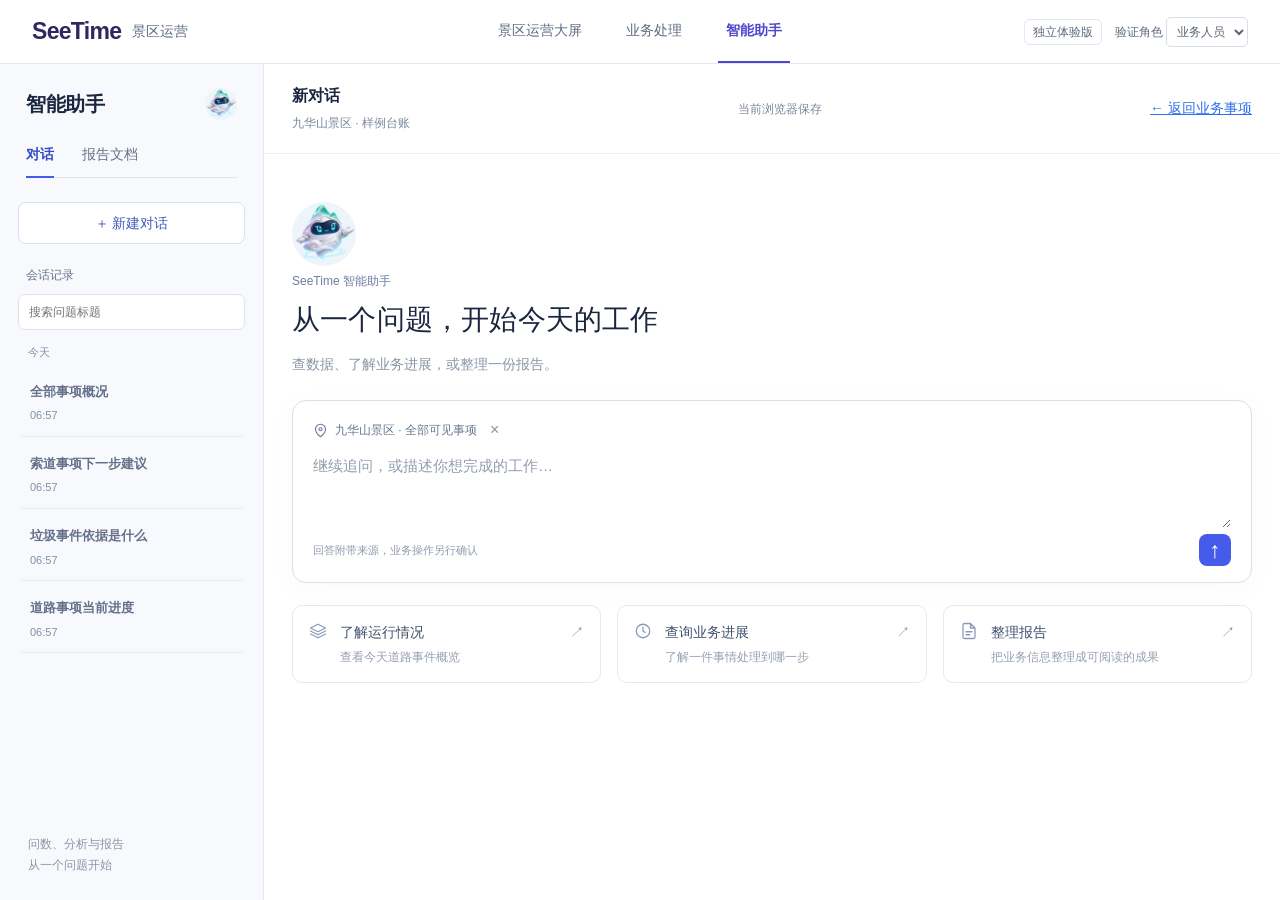
==== commit ccb3b7b6: "Align stage materials and assistant replies with current event state" ====
--- a/assistant.html
+++ b/assistant.html
@@ -3,8 +3,8 @@
 <head>
 <meta charset="UTF-8"><meta name="viewport" content="width=device-width, initial-scale=1">
 <title>SeeTime · 智能助手独立体验版</title>
-<link rel="stylesheet" href="styles.css?v=pages-6"><link rel="stylesheet" href="assistant.css?v=pages-6">
-<link rel="stylesheet" href="product.css"><link rel="icon" href="assets/scenic-ip.png"><link rel="stylesheet" href="report-document.css"></head>
+<link rel="stylesheet" href="styles.css?v=9f382ef443d7"><link rel="stylesheet" href="assistant.css?v=47e1805a8e21">
+<link rel="stylesheet" href="product.css?v=9de3985b9e19"><link rel="icon" href="assets/scenic-ip.png"><link rel="stylesheet" href="report-document.css?v=eec4771bbfc1"></head>
 <body>
 <svg class="symbol-library" xmlns="http://www.w3.org/2000/svg" aria-hidden="true"><defs>
 <symbol id="arrow" viewBox="0 0 24 24"><path d="M7 17 17 7M7 7h10v10"/></symbol>
@@ -35,4 +35,4 @@
 <div id="reports-view" hidden><div id="report-library"><div class="library-heading"><div><h3>报告文档</h3><p>由对话整理的报告，在这里集中查看。</p></div><span>1 份文档</span></div><div class="library-columns"><span>文档名称</span><span>状态</span><span>更新时间</span></div><button class="report-row" id="report-open"><span class="report-name"><span class="document-icon"><svg class="icon"><use href="#file"/></svg></span><span><strong>今日道路事件简报</strong><small>九华山景区 · 运营简报 · v1</small></span></span><span class="report-state">草稿</span><span class="report-date">11月12日 14:30 ↗</span></button></div>
 <div id="report-reader" hidden><div class="reader-toolbar"><button class="text-button" id="report-back">← 报告文档</button><button class="text-button" id="report-chat">返回来源对话 ↗</button></div><div class="reader-layout"><article class="report-paper"><div class="report-eyebrow">运营简报 <span>草稿 v1</span></div><h1>今日道路事件简报</h1><p class="report-deck">九华山景区 · 2026 年 11 月 12 日</p><div class="report-rule"></div><section id="report-overview"><h2>01　道路事件概况</h2><p>截至14:30，样例记录共包含8起道路事件，5起已结束，3起尚未结束。</p><table><thead><tr><th>处理状态</th><th>事件数量</th><th>占比</th></tr></thead><tbody><tr><td>已结束</td><td>5 起</td><td>62.5%</td></tr><tr><td>处理中</td><td>2 起</td><td>25%</td></tr><tr><td>待核查</td><td>1 起</td><td>12.5%</td></tr></tbody></table></section><section id="report-attention"><h2>02　重点关注事项</h2><h3>入口上游道路拥堵</h3><p>14:20收到预警，14:24形成分析建议，当前待安排核查。尚未收到现场反馈，原因及影响范围均待核实。</p><p><strong>建议：</strong>先安排核查人员，再根据现场反馈判断是否需要疏导。建议不代表已执行。</p><a class="inline-business" href="./">查看业务详情 ↗</a></section><section id="report-scope"><h2>03　数据口径与限制</h2><p>统计范围为九华山景区今日00:00—14:30的样例道路事件记录；每条记录按快照时点的当前状态计数一次。</p><p>记录不覆盖未接入的系统，不能推断全园道路通行状态。本页为报告阅读样稿，未生成或保存真实文档。</p></section></article><aside class="report-outline"><span>本文目录</span><a href="#report-overview">道路事件概况</a><a href="#report-attention">重点关注事项</a><a href="#report-scope">数据口径与限制</a><div><span>文档信息</span><p>版本　v1 · 草稿</p><p>快照　今日 14:30</p><p>来源　样例事件记录</p></div></aside></div></div></div>
 </section><aside id="source-panel" class="source-panel" aria-labelledby="source-title" hidden><div class="source-panel-heading"><div><span>回答依据</span><h2 id="source-title">引用来源</h2></div><button id="close-source" aria-label="关闭来源">×</button></div><div id="source-body"></div></aside></main><div class="toast" id="toast" role="status" hidden></div>
-<script src="browser-store.js"></script><script src="product-api.js"></script><script type="module" src="assistant.js"></script></body></html>+<script src="browser-store.js?v=e39e642485bd"></script><script src="product-api.js?v=d8a8aa15ae4a"></script><script type="module" src="assistant.js?v=a45f16e75513"></script></body></html>
--- a/assistant.css
+++ b/assistant.css
@@ -55,3 +55,8 @@
 .conversation-header h2{overflow-wrap:anywhere}
 
 .history-list .history-time{display:block;margin-top:6px;font-size:11px;line-height:1.4;color:#8290a6}
+
+/* Keep multi-event answers readable and distinguish saved snapshots. */
+.answer-lead{white-space:pre-line;overflow-wrap:anywhere}
+.answer-time{margin-left:auto;color:#7b879d;font-size:12px;font-weight:400}
+.answer-snapshot-note{padding:10px 14px;background:#f5f7fc;border-left:3px solid #c4cee8;border-radius:4px;color:#637089;font-size:13px;line-height:1.7}
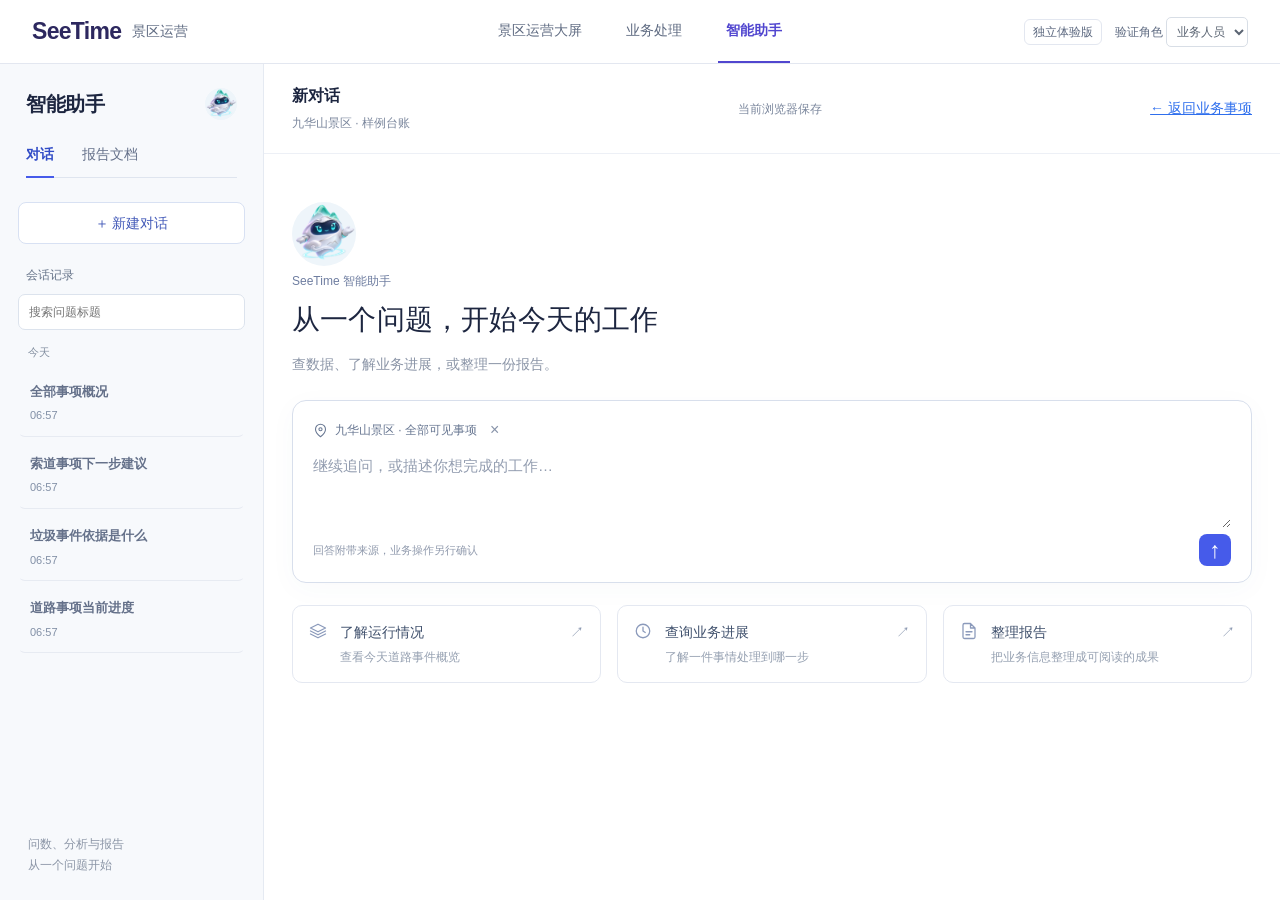
==== commit 154f81ae: "Align lifecycle branches, materials and assistant references" ====
--- a/assistant.html
+++ b/assistant.html
@@ -35,4 +35,4 @@
 <div id="reports-view" hidden><div id="report-library"><div class="library-heading"><div><h3>报告文档</h3><p>由对话整理的报告，在这里集中查看。</p></div><span>1 份文档</span></div><div class="library-columns"><span>文档名称</span><span>状态</span><span>更新时间</span></div><button class="report-row" id="report-open"><span class="report-name"><span class="document-icon"><svg class="icon"><use href="#file"/></svg></span><span><strong>今日道路事件简报</strong><small>九华山景区 · 运营简报 · v1</small></span></span><span class="report-state">草稿</span><span class="report-date">11月12日 14:30 ↗</span></button></div>
 <div id="report-reader" hidden><div class="reader-toolbar"><button class="text-button" id="report-back">← 报告文档</button><button class="text-button" id="report-chat">返回来源对话 ↗</button></div><div class="reader-layout"><article class="report-paper"><div class="report-eyebrow">运营简报 <span>草稿 v1</span></div><h1>今日道路事件简报</h1><p class="report-deck">九华山景区 · 2026 年 11 月 12 日</p><div class="report-rule"></div><section id="report-overview"><h2>01　道路事件概况</h2><p>截至14:30，样例记录共包含8起道路事件，5起已结束，3起尚未结束。</p><table><thead><tr><th>处理状态</th><th>事件数量</th><th>占比</th></tr></thead><tbody><tr><td>已结束</td><td>5 起</td><td>62.5%</td></tr><tr><td>处理中</td><td>2 起</td><td>25%</td></tr><tr><td>待核查</td><td>1 起</td><td>12.5%</td></tr></tbody></table></section><section id="report-attention"><h2>02　重点关注事项</h2><h3>入口上游道路拥堵</h3><p>14:20收到预警，14:24形成分析建议，当前待安排核查。尚未收到现场反馈，原因及影响范围均待核实。</p><p><strong>建议：</strong>先安排核查人员，再根据现场反馈判断是否需要疏导。建议不代表已执行。</p><a class="inline-business" href="./">查看业务详情 ↗</a></section><section id="report-scope"><h2>03　数据口径与限制</h2><p>统计范围为九华山景区今日00:00—14:30的样例道路事件记录；每条记录按快照时点的当前状态计数一次。</p><p>记录不覆盖未接入的系统，不能推断全园道路通行状态。本页为报告阅读样稿，未生成或保存真实文档。</p></section></article><aside class="report-outline"><span>本文目录</span><a href="#report-overview">道路事件概况</a><a href="#report-attention">重点关注事项</a><a href="#report-scope">数据口径与限制</a><div><span>文档信息</span><p>版本　v1 · 草稿</p><p>快照　今日 14:30</p><p>来源　样例事件记录</p></div></aside></div></div></div>
 </section><aside id="source-panel" class="source-panel" aria-labelledby="source-title" hidden><div class="source-panel-heading"><div><span>回答依据</span><h2 id="source-title">引用来源</h2></div><button id="close-source" aria-label="关闭来源">×</button></div><div id="source-body"></div></aside></main><div class="toast" id="toast" role="status" hidden></div>
-<script src="browser-store.js?v=e39e642485bd"></script><script src="product-api.js?v=d8a8aa15ae4a"></script><script type="module" src="assistant.js?v=a45f16e75513"></script></body></html>+<script src="browser-store.js?v=3d28302c5f39"></script><script src="product-api.js?v=d8a8aa15ae4a"></script><script type="module" src="assistant.js?v=a45f16e75513"></script></body></html>
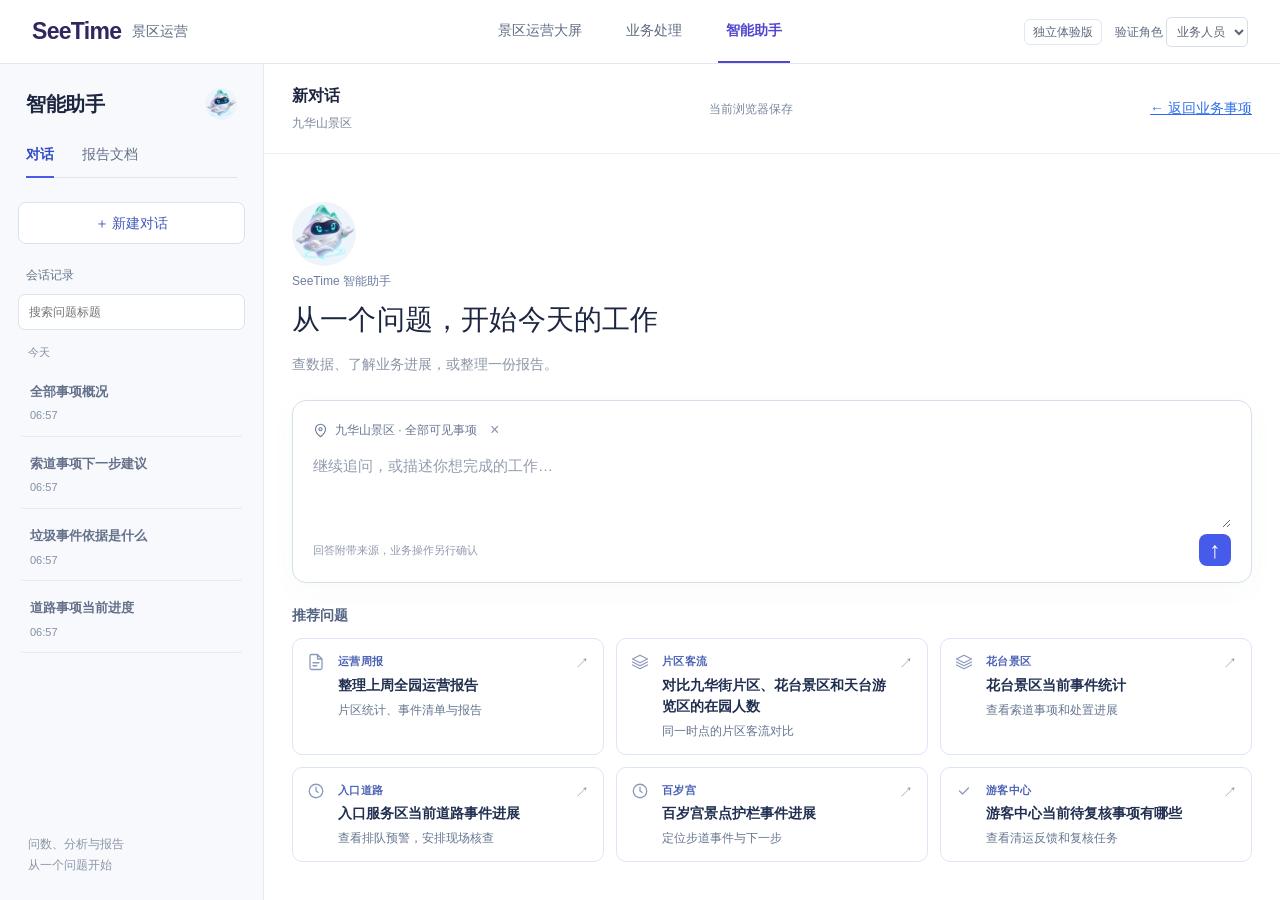
==== commit 0c3fbe55: "Add scenic assistant weekly reports and inline event actions" ====
--- a/assistant.html
+++ b/assistant.html
@@ -3,7 +3,7 @@
 <head>
 <meta charset="UTF-8"><meta name="viewport" content="width=device-width, initial-scale=1">
 <title>SeeTime · 智能助手独立体验版</title>
-<link rel="stylesheet" href="styles.css?v=9f382ef443d7"><link rel="stylesheet" href="assistant.css?v=47e1805a8e21">
+<link rel="stylesheet" href="styles.css?v=9f382ef443d7"><link rel="stylesheet" href="assistant.css?v=6c40dce54821">
 <link rel="stylesheet" href="product.css?v=9de3985b9e19"><link rel="icon" href="assets/scenic-ip.png"><link rel="stylesheet" href="report-document.css?v=eec4771bbfc1"></head>
 <body>
 <svg class="symbol-library" xmlns="http://www.w3.org/2000/svg" aria-hidden="true"><defs>
@@ -31,8 +31,8 @@
 <section class="chat-data" aria-label="道路事件统计"><div class="chart-heading"><div><h4>道路事件处理情况</h4><p>九华山 · 今日 00:00—14:30 · 单位：起</p></div><div class="chart-switch" role="group" aria-label="数据展示方式"><button id="chart-tab" aria-pressed="true">图表</button><button id="table-tab" aria-pressed="false">数据</button></div></div><div id="chart-view"><div class="chart-scale"><span>0</span><span>8 起</span></div><div class="bar-row"><span>已结束</span><div class="bar-track"><i class="closed" style="width:62.5%"></i></div><b>5</b></div><div class="bar-row"><span>处理中</span><div class="bar-track"><i class="processing" style="width:25%"></i></div><b>2</b></div><div class="bar-row"><span>待核查</span><div class="bar-track"><i class="pending-bar" style="width:12.5%"></i></div><b>1</b></div></div><table id="table-view" hidden><caption class="sr-only">道路事件状态及数量</caption><thead><tr><th scope="col">状态</th><th scope="col">数量（起）</th><th scope="col">占比</th></tr></thead><tbody><tr><td>已结束</td><td>5</td><td>62.5%</td></tr><tr><td>处理中</td><td>2</td><td>25%</td></tr><tr><td>待核查</td><td>1</td><td>12.5%</td></tr></tbody><tfoot><tr><th scope="row">合计</th><td>8</td><td>100%</td></tr></tfoot></table><div class="chart-source"><span>来源：事件记录 · 样例数据</span><button data-source="summary">核对来源 ↗</button></div></section><section class="focus-section"><h4>当前值得关注</h4><a class="event-reference" href="./"><span class="event-icon"><svg class="icon"><use href="#alert"/></svg></span><span><strong>入口上游道路拥堵</strong><small>尚未收到现场反馈，原因与影响范围待核实。</small></span><span class="event-status">待安排核查</span><svg class="icon small"><use href="#arrow"/></svg></a><p class="recommendation"><span>建议</span>先安排现场核查，再根据反馈判断是否需要疏导。</p></section>
 <details class="execution"><summary><svg class="icon small"><use href="#check"/></svg>查询完成 · 3 个步骤<span>查看来源与过程</span></summary><ol><li>明确范围：九华山景区，今日截至 14:30，道路事件。</li><li>读取事件记录：8 起样例事件，按当前状态汇总。</li><li>整理关注项：引用入口上游预警，未执行业务操作。</li></ol><p>未纳入尚未接入的外部系统；本页不调用真实数据服务。</p></details>
 <button class="report-create" id="report-create"><svg class="icon small"><use href="#file"/></svg>预览道路事件简报<svg class="icon small"><use href="#arrow"/></svg></button>
-</article><div class="question followup"><span class="user-avatar">我</span><p>入口上游这起事件，现在处理到哪一步了？</p></div><article class="answer followup-answer"><div class="answer-label"><img class="scenic-avatar" src="assets/scenic-ip.png" alt="小岚"><strong>小岚 · 智能助手</strong><span>14:31</span></div><p class="answer-lead">目前是<strong>待安排核查</strong>，还没有派发核查任务。<button class="citation" data-source="event" aria-label="查看事件来源2">2</button></p><ul class="reply-list"><li><strong>已完成：</strong>14:20 收到预警，14:24 形成分析建议。</li><li><strong>待补充：</strong>排队原因、影响范围及现场反馈。</li><li><strong>下一步：</strong>由值班负责人安排核查人员，再根据反馈决定是否疏导。</li></ul><a class="inline-business" href="./">查看事件详情 <svg class="icon small"><use href="#arrow"/></svg></a><p class="reply-footnote">状态为 14:30 的记录快照；建议不代表已执行。</p></article></div><div class="empty-chat" id="empty-chat" hidden><img class="scenic-avatar welcome-avatar" src="assets/scenic-ip.png" alt="小岚"><p class="welcome-eyebrow">SeeTime 智能助手</p><h3>从一个问题，开始今天的工作</h3><p>查数据、了解业务进展，或整理一份报告。</p></div><form class="composer" id="composer"><div class="context"><svg class="icon small"><use href="#pin"/></svg><span id="context-text">九华山景区 · 今日</span><button type="button" id="clear-context" aria-label="移除查询范围">×</button></div><label class="sr-only" for="prompt">输入问题</label><textarea id="prompt" rows="2" placeholder="继续追问，或描述你想完成的工作…"></textarea><div class="composer-bottom"><span>回答附带来源，业务操作另行确认</span><button class="send" type="submit" aria-label="发送问题">↑</button></div></form><div class="starter-prompts" id="starter-prompts" hidden><button id="example"><svg class="icon"><use href="#layers"/></svg><span>了解运行情况<small>查看今天道路事件概览</small></span><span>↗</span></button><button data-starter="查询入口上游道路事件的当前进展"><svg class="icon"><use href="#clock"/></svg><span>查询业务进展<small>了解一件事情处理到哪一步</small></span><span>↗</span></button><button data-starter="整理今日道路事件简报"><svg class="icon"><use href="#file"/></svg><span>整理报告<small>把业务信息整理成可阅读的成果</small></span><span>↗</span></button></div></div>
+</article><div class="question followup"><span class="user-avatar">我</span><p>入口上游这起事件，现在处理到哪一步了？</p></div><article class="answer followup-answer"><div class="answer-label"><img class="scenic-avatar" src="assets/scenic-ip.png" alt="小岚"><strong>小岚 · 智能助手</strong><span>14:31</span></div><p class="answer-lead">目前是<strong>待安排核查</strong>，还没有派发核查任务。<button class="citation" data-source="event" aria-label="查看事件来源2">2</button></p><ul class="reply-list"><li><strong>已完成：</strong>14:20 收到预警，14:24 形成分析建议。</li><li><strong>待补充：</strong>排队原因、影响范围及现场反馈。</li><li><strong>下一步：</strong>由值班负责人安排核查人员，再根据反馈决定是否疏导。</li></ul><a class="inline-business" href="./">查看事件详情 <svg class="icon small"><use href="#arrow"/></svg></a><p class="reply-footnote">状态为 14:30 的记录快照；建议不代表已执行。</p></article></div><div class="empty-chat" id="empty-chat" hidden><img class="scenic-avatar welcome-avatar" src="assets/scenic-ip.png" alt="小岚"><p class="welcome-eyebrow">SeeTime 智能助手</p><h3>从一个问题，开始今天的工作</h3><p>查数据、了解业务进展，或整理一份报告。</p></div><form class="composer" id="composer"><div class="context"><svg class="icon small"><use href="#pin"/></svg><span id="context-text">九华山景区 · 今日</span><button type="button" id="clear-context" aria-label="移除查询范围">×</button></div><label class="sr-only" for="prompt">输入问题</label><textarea id="prompt" rows="2" placeholder="继续追问，或描述你想完成的工作…"></textarea><div class="composer-bottom"><span>回答附带来源，业务操作另行确认</span><button class="send" type="submit" aria-label="发送问题">↑</button></div></form><section id="starter-prompts" hidden aria-labelledby="starter-heading"><h4 id="starter-heading">推荐问题</h4><div class="starter-prompts"><button type="button" data-starter="整理上周全园运营报告"><svg class="icon" aria-hidden="true"><use href="#file"/></svg><span><b>运营周报</b><strong>整理上周全园运营报告</strong><small>片区统计、事件清单与报告</small></span><span aria-hidden="true">↗</span></button><button type="button" data-starter="对比九华街片区、花台景区和天台游览区的在园人数"><svg class="icon" aria-hidden="true"><use href="#layers"/></svg><span><b>片区客流</b><strong>对比九华街片区、花台景区和天台游览区的在园人数</strong><small>同一时点的片区客流对比</small></span><span aria-hidden="true">↗</span></button><button type="button" data-starter="花台景区当前事件统计"><svg class="icon" aria-hidden="true"><use href="#layers"/></svg><span><b>花台景区</b><strong>花台景区当前事件统计</strong><small>查看索道事项和处置进展</small></span><span aria-hidden="true">↗</span></button><button type="button" data-starter="入口服务区当前道路事件进展"><svg class="icon" aria-hidden="true"><use href="#clock"/></svg><span><b>入口道路</b><strong>入口服务区当前道路事件进展</strong><small>查看排队预警，安排现场核查</small></span><span aria-hidden="true">↗</span></button><button type="button" data-starter="百岁宫景点护栏事件进展"><svg class="icon" aria-hidden="true"><use href="#clock"/></svg><span><b>百岁宫</b><strong>百岁宫景点护栏事件进展</strong><small>定位步道事件与下一步</small></span><span aria-hidden="true">↗</span></button><button type="button" data-starter="游客中心当前待复核事项有哪些"><svg class="icon" aria-hidden="true"><use href="#check"/></svg><span><b>游客中心</b><strong>游客中心当前待复核事项有哪些</strong><small>查看清运反馈和复核任务</small></span><span aria-hidden="true">↗</span></button></div></section></div>
 <div id="reports-view" hidden><div id="report-library"><div class="library-heading"><div><h3>报告文档</h3><p>由对话整理的报告，在这里集中查看。</p></div><span>1 份文档</span></div><div class="library-columns"><span>文档名称</span><span>状态</span><span>更新时间</span></div><button class="report-row" id="report-open"><span class="report-name"><span class="document-icon"><svg class="icon"><use href="#file"/></svg></span><span><strong>今日道路事件简报</strong><small>九华山景区 · 运营简报 · v1</small></span></span><span class="report-state">草稿</span><span class="report-date">11月12日 14:30 ↗</span></button></div>
 <div id="report-reader" hidden><div class="reader-toolbar"><button class="text-button" id="report-back">← 报告文档</button><button class="text-button" id="report-chat">返回来源对话 ↗</button></div><div class="reader-layout"><article class="report-paper"><div class="report-eyebrow">运营简报 <span>草稿 v1</span></div><h1>今日道路事件简报</h1><p class="report-deck">九华山景区 · 2026 年 11 月 12 日</p><div class="report-rule"></div><section id="report-overview"><h2>01　道路事件概况</h2><p>截至14:30，样例记录共包含8起道路事件，5起已结束，3起尚未结束。</p><table><thead><tr><th>处理状态</th><th>事件数量</th><th>占比</th></tr></thead><tbody><tr><td>已结束</td><td>5 起</td><td>62.5%</td></tr><tr><td>处理中</td><td>2 起</td><td>25%</td></tr><tr><td>待核查</td><td>1 起</td><td>12.5%</td></tr></tbody></table></section><section id="report-attention"><h2>02　重点关注事项</h2><h3>入口上游道路拥堵</h3><p>14:20收到预警，14:24形成分析建议，当前待安排核查。尚未收到现场反馈，原因及影响范围均待核实。</p><p><strong>建议：</strong>先安排核查人员，再根据现场反馈判断是否需要疏导。建议不代表已执行。</p><a class="inline-business" href="./">查看业务详情 ↗</a></section><section id="report-scope"><h2>03　数据口径与限制</h2><p>统计范围为九华山景区今日00:00—14:30的样例道路事件记录；每条记录按快照时点的当前状态计数一次。</p><p>记录不覆盖未接入的系统，不能推断全园道路通行状态。本页为报告阅读样稿，未生成或保存真实文档。</p></section></article><aside class="report-outline"><span>本文目录</span><a href="#report-overview">道路事件概况</a><a href="#report-attention">重点关注事项</a><a href="#report-scope">数据口径与限制</a><div><span>文档信息</span><p>版本　v1 · 草稿</p><p>快照　今日 14:30</p><p>来源　样例事件记录</p></div></aside></div></div></div>
 </section><aside id="source-panel" class="source-panel" aria-labelledby="source-title" hidden><div class="source-panel-heading"><div><span>回答依据</span><h2 id="source-title">引用来源</h2></div><button id="close-source" aria-label="关闭来源">×</button></div><div id="source-body"></div></aside></main><div class="toast" id="toast" role="status" hidden></div>
-<script src="browser-store.js?v=3d28302c5f39"></script><script src="product-api.js?v=d8a8aa15ae4a"></script><script type="module" src="assistant.js?v=a45f16e75513"></script></body></html>+<script src="browser-store.js?v=bbcb475fe764"></script><script src="product-api.js?v=d8a8aa15ae4a"></script><script type="module" src="assistant.js?v=96e34bffb78a"></script></body></html>
--- a/assistant.css
+++ b/assistant.css
@@ -60,3 +60,44 @@
 .answer-lead{white-space:pre-line;overflow-wrap:anywhere}
 .answer-time{margin-left:auto;color:#7b879d;font-size:12px;font-weight:400}
 .answer-snapshot-note{padding:10px 14px;background:#f5f7fc;border-left:3px solid #c4cee8;border-radius:4px;color:#637089;font-size:13px;line-height:1.7}
+
+/* Operations answers and event actions */
+#starter-prompts h4{margin:0 0 12px;font-size:14px;color:#536483}
+#starter-prompts .starter-prompts{grid-template-columns:repeat(auto-fit,minmax(min(240px,100%),1fr));gap:12px}
+#starter-prompts button{min-width:0;background:#fff;border-color:#dce5f5;padding:14px}
+#starter-prompts button:hover{background:#f3f6ff;border-color:#a9bfff}
+#starter-prompts b,#starter-prompts strong{display:block}
+#starter-prompts b{font-size:11px;color:#4b62b5;letter-spacing:.025em;margin-bottom:5px}
+#starter-prompts strong{font-size:14px;line-height:1.5;color:#202e50;font-weight:600}
+#starter-prompts small{color:#65758f;line-height:1.5}
+.assistant-answer-tools{margin:14px 0}
+button.assistant-primary,.product-toolbar button.assistant-primary{border:1px solid #3d60da;background:#4265e5;color:#fff;border-radius:6px;padding:7px 12px;font-weight:600}
+button.assistant-primary:hover{background:#3153d2;color:#fff}
+.assistant-workflow{margin:12px 0;padding:12px 16px;border:1px solid #dce5f5;background:#f7f9ff;border-radius:8px;font-size:13px;color:#3f5277}
+.assistant-workflow summary{cursor:pointer;font-weight:600}
+.assistant-workflow h4{margin:0}
+.assistant-workflow ol{margin:8px 0 0;padding-left:20px}
+.assistant-workflow li{padding:3px 0}
+.assistant-workflow li span{display:block;color:#566787;line-height:1.55}
+.assistant-workflow li[data-state=active] strong{color:#284acc}
+.assistant-observation-note{margin:8px 0 14px;color:#455879;font-size:13px}
+.assistant-events{margin:18px 0;padding:14px 16px;border:1px solid #dce5f5;border-radius:8px}
+.assistant-events h4{margin:0 0 6px}
+.assistant-event-row{display:grid;grid-template-columns:minmax(0,1fr) auto auto;align-items:center;gap:12px;padding:10px 0;border-bottom:1px solid #e7edf6}
+.assistant-event-row:last-child{border-bottom:0}
+.assistant-event-row strong,.assistant-event-row small{display:block;overflow-wrap:anywhere}
+.assistant-event-row strong{font-size:14px;color:#293b60}
+.assistant-event-row small,.assistant-event-meta{font-size:12px;color:#52647f;margin-top:4px}
+.assistant-event-stage{color:#3351a0;background:#eef3ff;border-radius:4px;padding:3px 7px;font-size:12px}
+.assistant-event-row button{background:white;border:1px solid #c7d5ef;border-radius:5px;color:#294db5;padding:5px 9px;white-space:nowrap}
+.assistant-event-detail{margin-top:12px;padding:14px;background:#f5f8ff;border:1px solid #dce6fa;border-radius:6px}
+.assistant-event-detail dl{margin:10px 0;font-size:13px;line-height:1.6}
+.assistant-event-detail dl div+div{margin-top:8px}
+.assistant-event-detail dt{color:#2f4267;font-weight:600}
+.assistant-event-detail dd{margin:1px 0;color:#445879}
+.assistant-action-form{margin-top:8px;padding-top:12px;border-top:1px solid #dce5f5}
+.assistant-action-form label{display:block;margin:8px 0;font-size:13px;color:#344769}
+.assistant-action-form select,.assistant-action-form textarea{display:block;width:min(100%,440px);margin:4px 0 0;padding:7px 8px;background:#fff;border:1px solid #c7d5ef;border-radius:5px;color:#263857;font:inherit}
+.assistant-action-status{color:#9b3035;font-size:13px}
+.assistant-action-status:empty{display:none}
+@media(max-width:520px){.assistant-event-row{grid-template-columns:minmax(0,1fr) auto}.assistant-event-row>div{grid-column:1/-1}.assistant-event-row button{justify-self:end}}
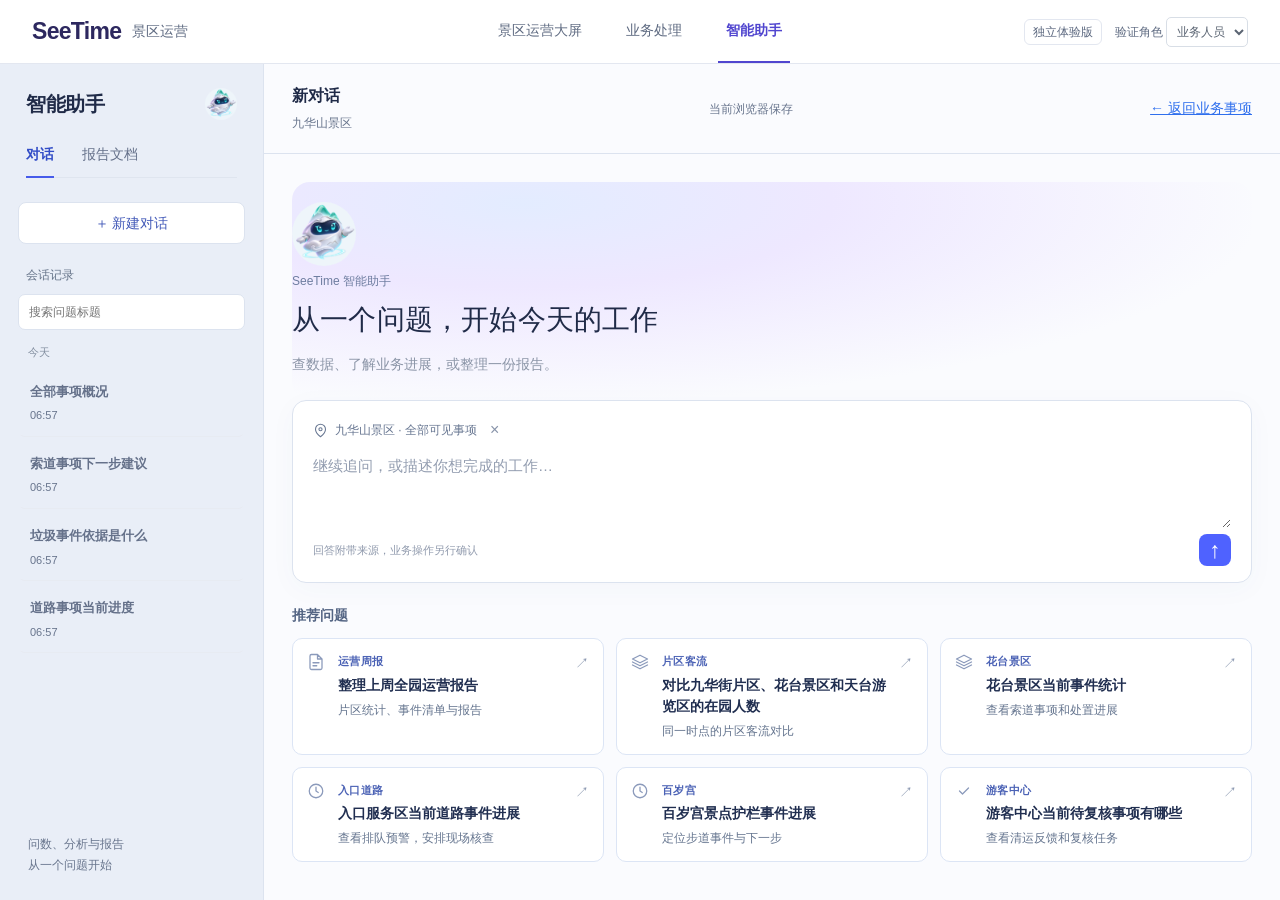
==== commit ddb3c50e: "Improve assistant analytics and report experience" ====
--- a/assistant.html
+++ b/assistant.html
@@ -3,7 +3,7 @@
 <head>
 <meta charset="UTF-8"><meta name="viewport" content="width=device-width, initial-scale=1">
 <title>SeeTime · 智能助手独立体验版</title>
-<link rel="stylesheet" href="styles.css?v=9f382ef443d7"><link rel="stylesheet" href="assistant.css?v=6c40dce54821">
+<link rel="stylesheet" href="styles.css?v=9f382ef443d7"><link rel="stylesheet" href="assistant.css?v=20261117c">
 <link rel="stylesheet" href="product.css?v=9de3985b9e19"><link rel="icon" href="assets/scenic-ip.png"><link rel="stylesheet" href="report-document.css?v=eec4771bbfc1"></head>
 <body>
 <svg class="symbol-library" xmlns="http://www.w3.org/2000/svg" aria-hidden="true"><defs>
@@ -35,4 +35,4 @@
 <div id="reports-view" hidden><div id="report-library"><div class="library-heading"><div><h3>报告文档</h3><p>由对话整理的报告，在这里集中查看。</p></div><span>1 份文档</span></div><div class="library-columns"><span>文档名称</span><span>状态</span><span>更新时间</span></div><button class="report-row" id="report-open"><span class="report-name"><span class="document-icon"><svg class="icon"><use href="#file"/></svg></span><span><strong>今日道路事件简报</strong><small>九华山景区 · 运营简报 · v1</small></span></span><span class="report-state">草稿</span><span class="report-date">11月12日 14:30 ↗</span></button></div>
 <div id="report-reader" hidden><div class="reader-toolbar"><button class="text-button" id="report-back">← 报告文档</button><button class="text-button" id="report-chat">返回来源对话 ↗</button></div><div class="reader-layout"><article class="report-paper"><div class="report-eyebrow">运营简报 <span>草稿 v1</span></div><h1>今日道路事件简报</h1><p class="report-deck">九华山景区 · 2026 年 11 月 12 日</p><div class="report-rule"></div><section id="report-overview"><h2>01　道路事件概况</h2><p>截至14:30，样例记录共包含8起道路事件，5起已结束，3起尚未结束。</p><table><thead><tr><th>处理状态</th><th>事件数量</th><th>占比</th></tr></thead><tbody><tr><td>已结束</td><td>5 起</td><td>62.5%</td></tr><tr><td>处理中</td><td>2 起</td><td>25%</td></tr><tr><td>待核查</td><td>1 起</td><td>12.5%</td></tr></tbody></table></section><section id="report-attention"><h2>02　重点关注事项</h2><h3>入口上游道路拥堵</h3><p>14:20收到预警，14:24形成分析建议，当前待安排核查。尚未收到现场反馈，原因及影响范围均待核实。</p><p><strong>建议：</strong>先安排核查人员，再根据现场反馈判断是否需要疏导。建议不代表已执行。</p><a class="inline-business" href="./">查看业务详情 ↗</a></section><section id="report-scope"><h2>03　数据口径与限制</h2><p>统计范围为九华山景区今日00:00—14:30的样例道路事件记录；每条记录按快照时点的当前状态计数一次。</p><p>记录不覆盖未接入的系统，不能推断全园道路通行状态。本页为报告阅读样稿，未生成或保存真实文档。</p></section></article><aside class="report-outline"><span>本文目录</span><a href="#report-overview">道路事件概况</a><a href="#report-attention">重点关注事项</a><a href="#report-scope">数据口径与限制</a><div><span>文档信息</span><p>版本　v1 · 草稿</p><p>快照　今日 14:30</p><p>来源　样例事件记录</p></div></aside></div></div></div>
 </section><aside id="source-panel" class="source-panel" aria-labelledby="source-title" hidden><div class="source-panel-heading"><div><span>回答依据</span><h2 id="source-title">引用来源</h2></div><button id="close-source" aria-label="关闭来源">×</button></div><div id="source-body"></div></aside></main><div class="toast" id="toast" role="status" hidden></div>
-<script src="browser-store.js?v=bbcb475fe764"></script><script src="product-api.js?v=d8a8aa15ae4a"></script><script type="module" src="assistant.js?v=96e34bffb78a"></script></body></html>+<script src="browser-store.js?v=20261117c"></script><script src="product-api.js?v=d8a8aa15ae4a"></script><script type="module" src="assistant.js?v=20261117c"></script></body></html>
--- a/assistant.css
+++ b/assistant.css
@@ -78,6 +78,65 @@
 .assistant-workflow h4{margin:0}
 .assistant-workflow ol{margin:8px 0 0;padding-left:20px}
 .assistant-workflow li{padding:3px 0}
+.assistant-shell.has-report{position:relative;grid-template-columns:264px minmax(360px,1fr) 420px}
+.assistant-shell.has-report .source-panel{padding:14px;background:#f8faff;border-left:1px solid #e2e7f0}
+#report-reader{height:100%;overflow:hidden}
+#report-panel{width:100%;height:100%;overflow:hidden}
+#report-panel-scroll{height:100%;overflow-y:auto;overscroll-behavior:contain;scrollbar-width:thin;padding-right:2px}
+#report-reader .reader-toolbar{position:sticky;top:0;z-index:2;background:#f8faff;padding:8px 0;margin:0 0 12px}
+#report-reader .reader-layout{display:flex;flex-direction:column;gap:18px;width:100%;margin:0}
+#report-reader .report-paper{width:100%;box-sizing:border-box;padding:22px 20px;box-shadow:none}
+#report-reader .report-paper h1{font-size:23px;line-height:1.4;overflow-wrap:anywhere}
+#report-reader .report-paper p{max-width:none;font-size:16px;line-height:1.75}
+#report-reader .report-outline{display:block;position:static;width:auto;border-top:1px solid #e5eaf2;padding:14px 8px}
+.assistant-report-card{display:flex;align-items:center;justify-content:space-between;gap:16px;margin:14px 0;padding:14px 16px;border:1px solid #dce4f2;border-radius:10px;background:#fafbff}
+.assistant-report-card strong,.assistant-report-card small{display:block}
+.assistant-report-card strong{font-size:14px;color:#2d3d59}
+.assistant-report-card small{margin-top:5px;font-size:12px;color:#7d899d}
+.assistant-report-card button{flex:none}
+.assistant-report-card button:not(.assistant-primary){border:1px solid #DCE3EF;border-radius:7px;padding:7px 11px;background:#fff;color:#46536B;font:inherit;font-size:13px}
+body:has(.assistant-shell) #product-notice[data-error=false]{display:none}
+@media(max-width:1400px){.assistant-shell.has-report{grid-template-columns:210px minmax(360px,1fr) 420px}.assistant-shell.has-report .assistant-nav{padding-inline:14px}}
+@media(max-width:1100px){.assistant-shell.has-report{grid-template-columns:180px minmax(0,1fr)}.assistant-shell.has-report .source-panel{position:absolute;z-index:8;right:0;top:0;bottom:0;width:min(440px,calc(100vw - 180px));box-sizing:border-box;box-shadow:-12px 0 34px #20355618}}
+@media(max-width:700px){.assistant-shell.has-report{grid-template-columns:1fr}.assistant-shell.has-report .source-panel{width:min(440px,calc(100vw - 72px))}.assistant-report-card{align-items:flex-start;flex-direction:column}}
+
+/* 助手专属的浅蓝灰工作台与白色阅读面 */
+body:has(.assistant-shell){background:#F1F4FA;color:#202B48}
+.assistant-shell{background:#F1F4FA}
+.assistant-nav{background:#E9EEF7;border-right-color:#DCE3EF}
+.assistant-main{background:#FAFBFE}
+.conversation-header{background:#FAFBFE;border-bottom-color:#DCE3EF}
+.conversation-header h2,.answer h3,.answer h4{color:#202B48}
+.conversation-header span,.answer-intro,.assistant-nav .nav-note,.assistant-nav .history-time{color:#68758D}
+.conversation{background:#FAFBFE}
+.empty-chat{background:radial-gradient(ellipse at 24% 10%,#E3ECFF 0%,#EEE8FF 30%,#FAFBFE 72%);border-radius:18px}
+.question p{background:#fff;border-color:#DCE3EF;color:#46536B}
+.answer-lead,.reply-list{color:#46536B}
+.assistant-nav .history-list .history.active{background:#DEE7FF;border-color:#C5D3FB;color:#202B48}
+.assistant-nav .history-list .history:hover{background:#F5F7FC}
+.assistant-nav .history-search,.new-chat,.composer,.assistant-report-card,.report-paper{background:#fff;border-color:#DCE3EF}
+.composer{box-shadow:0 6px 24px #33476b0b}
+.composer:focus-within,.history-search:focus-visible{border-color:#4F62FF;box-shadow:0 0 0 3px #4F62FF24;outline:none}
+.send,button.assistant-primary,.product-toolbar button.assistant-primary{background:#4F62FF;border-color:#4F62FF;color:#fff}
+.send:hover,button.assistant-primary:hover{background:#3F51E8;border-color:#3F51E8}
+.assistant-workflow{background:#F5F7FD;border-color:#DCE3EF;color:#46536B}
+.assistant-workflow li[data-state=active]{color:#4F62FF;font-weight:600}
+.source-panel{background:#E9EEF7;border-left-color:#DCE3EF}
+#report-reader .report-paper{background:#fff;border-color:#DCE3EF}
+.report-eyebrow,.report-document-meta dt,.report-outline>span,.report-outline>div>span{color:#68758D}
+.report-paper h1,.report-paper h2,.report-paper h3,.report-paper h4{color:#202B48}
+.report-paper p,.report-paper td{color:#46536B}
+.report-paper th,.report-table-wrap th{background:#F5F7FC;color:#46536B}
+.assistant-observation-note{color:#46536B}
+.event-status,.assistant-progress-materials{color:#B86A12}
+.assistant-progress-materials{margin:10px 0;color:#46536B}
+.assistant-progress-material-item{margin:8px 0;padding:9px 12px;border-radius:7px;background:#F5F7FC}
+.assistant-progress-material-item strong{color:#B86A12}
+.assistant-event-stage{color:#B86A12}
+.assistant-action-status,[data-state=done]{color:#22856A}
+.answer a,.report-outline a,.text-button{color:#4F62FF}
+.assistant-shell :is(button,a):focus-visible{outline:2px solid #4F62FF;outline-offset:2px}
+.assistant-shell :is(button,input,textarea):disabled{opacity:.56;cursor:not-allowed}
 .assistant-workflow li span{display:block;color:#566787;line-height:1.55}
 .assistant-workflow li[data-state=active] strong{color:#284acc}
 .assistant-observation-note{margin:8px 0 14px;color:#455879;font-size:13px}
@@ -101,3 +160,5 @@
 .assistant-action-status{color:#9b3035;font-size:13px}
 .assistant-action-status:empty{display:none}
 @media(max-width:520px){.assistant-event-row{grid-template-columns:minmax(0,1fr) auto}.assistant-event-row>div{grid-column:1/-1}.assistant-event-row button{justify-self:end}}
+.assistant-event-stage{color:#B86A12;background:#FFF4E5}
+.assistant-event-row small,.assistant-event-meta{color:#68758D}
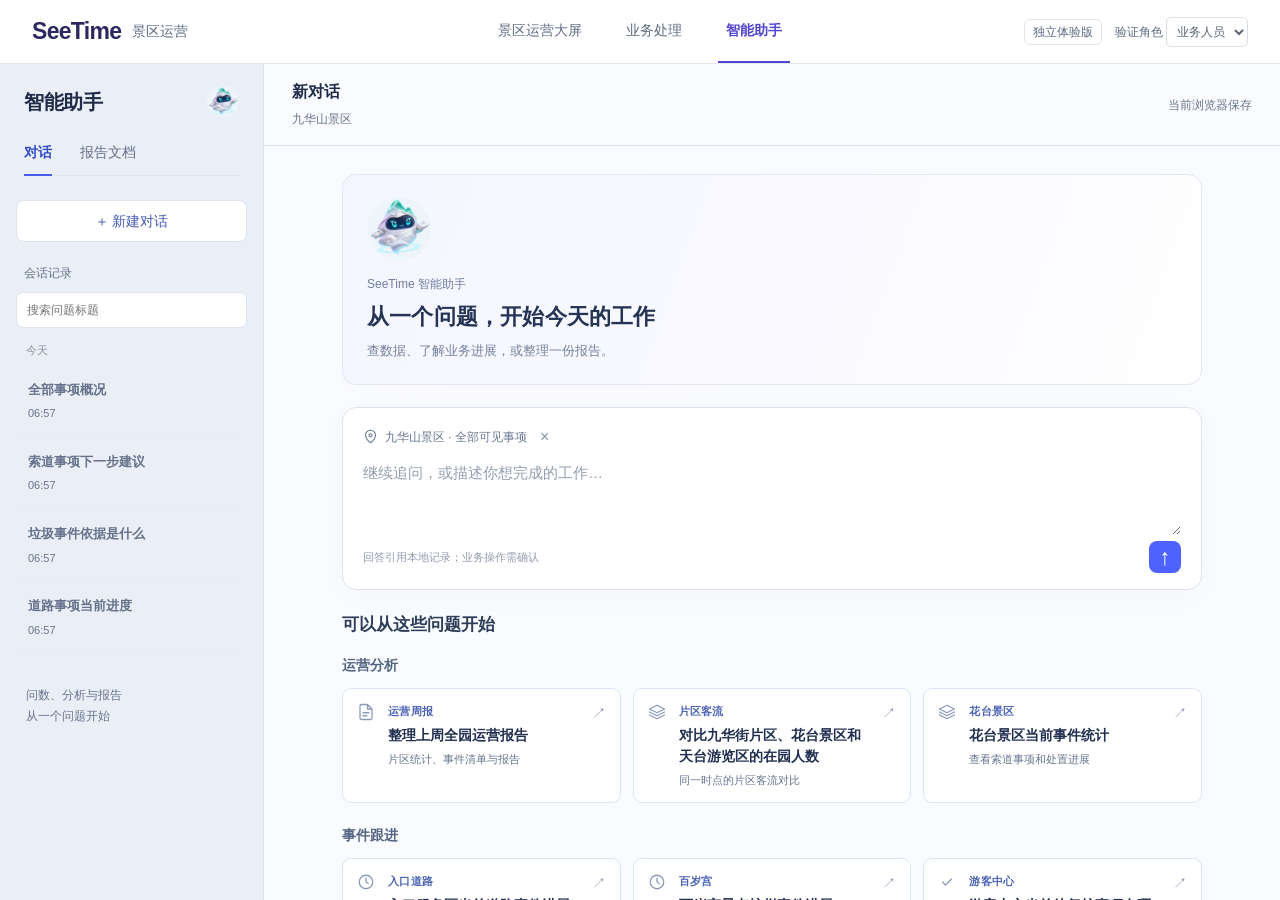
==== commit bb0b333c: "Refine assistant chat and report UX" ====
--- a/assistant.html
+++ b/assistant.html
@@ -3,7 +3,7 @@
 <head>
 <meta charset="UTF-8"><meta name="viewport" content="width=device-width, initial-scale=1">
 <title>SeeTime · 智能助手独立体验版</title>
-<link rel="stylesheet" href="styles.css?v=9f382ef443d7"><link rel="stylesheet" href="assistant.css?v=20261117c">
+<link rel="stylesheet" href="styles.css?v=9f382ef443d7"><link rel="stylesheet" href="assistant.css?v=20261117d">
 <link rel="stylesheet" href="product.css?v=9de3985b9e19"><link rel="icon" href="assets/scenic-ip.png"><link rel="stylesheet" href="report-document.css?v=eec4771bbfc1"></head>
 <body>
 <svg class="symbol-library" xmlns="http://www.w3.org/2000/svg" aria-hidden="true"><defs>
@@ -25,14 +25,9 @@
  <div class="header-tools"><span class="location"><svg class="icon"><use href="#pin"/></svg>九华山景区<svg class="icon small"><use href="#chevron"/></svg></span><span class="environment">独立体验版</span></div>
 </header>
 <main class="assistant-shell">
-<aside class="assistant-nav"><div class="assistant-title"><h1>智能助手</h1><img class="scenic-avatar" src="assets/scenic-ip.png" alt="小岚"></div><div class="view-tabs" role="tablist" aria-label="助手内容"><button role="tab" aria-selected="true" id="chat-tab">对话</button><button role="tab" aria-selected="false" id="reports-tab">报告文档</button></div><button class="new-chat" id="new-chat">＋ 新建对话</button><div class="history-label">今天</div><button class="history active" id="history">今日道路事件概览<span>14:30 · 九华山景区</span></button><p class="nav-note">问数、分析与报告<br>从一个问题开始</p></aside>
-<section class="assistant-main"><header class="conversation-header"><div><h2 id="view-title">正在读取助手…</h2><span>九华山景区 · 2026 年 11 月 12 日</span></div><span class="snapshot">数据截至 14:30</span></header>
-<div id="chat-view"><div class="conversation" id="conversation" hidden><div class="question"><span class="user-avatar">我</span><p>今天景区道路事件怎么样？哪些还需要关注？</p></div><article class="answer"><div class="answer-label"><img class="scenic-avatar" src="assets/scenic-ip.png" alt="小岚"><strong>小岚 · 智能助手</strong><span>14:30</span></div><p class="answer-lead">今天共收到 <strong>8 起道路事件</strong>，其中 <strong>3 起尚未结束</strong>。入口上游预警还缺少现场反馈，建议优先核查。<button class="citation" data-source="summary" aria-label="查看统计来源1">1</button></p><p class="answer-intro">统计仅覆盖已接入的事件记录，不能据此判断全园道路是否畅通。</p>
-<section class="chat-data" aria-label="道路事件统计"><div class="chart-heading"><div><h4>道路事件处理情况</h4><p>九华山 · 今日 00:00—14:30 · 单位：起</p></div><div class="chart-switch" role="group" aria-label="数据展示方式"><button id="chart-tab" aria-pressed="true">图表</button><button id="table-tab" aria-pressed="false">数据</button></div></div><div id="chart-view"><div class="chart-scale"><span>0</span><span>8 起</span></div><div class="bar-row"><span>已结束</span><div class="bar-track"><i class="closed" style="width:62.5%"></i></div><b>5</b></div><div class="bar-row"><span>处理中</span><div class="bar-track"><i class="processing" style="width:25%"></i></div><b>2</b></div><div class="bar-row"><span>待核查</span><div class="bar-track"><i class="pending-bar" style="width:12.5%"></i></div><b>1</b></div></div><table id="table-view" hidden><caption class="sr-only">道路事件状态及数量</caption><thead><tr><th scope="col">状态</th><th scope="col">数量（起）</th><th scope="col">占比</th></tr></thead><tbody><tr><td>已结束</td><td>5</td><td>62.5%</td></tr><tr><td>处理中</td><td>2</td><td>25%</td></tr><tr><td>待核查</td><td>1</td><td>12.5%</td></tr></tbody><tfoot><tr><th scope="row">合计</th><td>8</td><td>100%</td></tr></tfoot></table><div class="chart-source"><span>来源：事件记录 · 样例数据</span><button data-source="summary">核对来源 ↗</button></div></section><section class="focus-section"><h4>当前值得关注</h4><a class="event-reference" href="./"><span class="event-icon"><svg class="icon"><use href="#alert"/></svg></span><span><strong>入口上游道路拥堵</strong><small>尚未收到现场反馈，原因与影响范围待核实。</small></span><span class="event-status">待安排核查</span><svg class="icon small"><use href="#arrow"/></svg></a><p class="recommendation"><span>建议</span>先安排现场核查，再根据反馈判断是否需要疏导。</p></section>
-<details class="execution"><summary><svg class="icon small"><use href="#check"/></svg>查询完成 · 3 个步骤<span>查看来源与过程</span></summary><ol><li>明确范围：九华山景区，今日截至 14:30，道路事件。</li><li>读取事件记录：8 起样例事件，按当前状态汇总。</li><li>整理关注项：引用入口上游预警，未执行业务操作。</li></ol><p>未纳入尚未接入的外部系统；本页不调用真实数据服务。</p></details>
-<button class="report-create" id="report-create"><svg class="icon small"><use href="#file"/></svg>预览道路事件简报<svg class="icon small"><use href="#arrow"/></svg></button>
-</article><div class="question followup"><span class="user-avatar">我</span><p>入口上游这起事件，现在处理到哪一步了？</p></div><article class="answer followup-answer"><div class="answer-label"><img class="scenic-avatar" src="assets/scenic-ip.png" alt="小岚"><strong>小岚 · 智能助手</strong><span>14:31</span></div><p class="answer-lead">目前是<strong>待安排核查</strong>，还没有派发核查任务。<button class="citation" data-source="event" aria-label="查看事件来源2">2</button></p><ul class="reply-list"><li><strong>已完成：</strong>14:20 收到预警，14:24 形成分析建议。</li><li><strong>待补充：</strong>排队原因、影响范围及现场反馈。</li><li><strong>下一步：</strong>由值班负责人安排核查人员，再根据反馈决定是否疏导。</li></ul><a class="inline-business" href="./">查看事件详情 <svg class="icon small"><use href="#arrow"/></svg></a><p class="reply-footnote">状态为 14:30 的记录快照；建议不代表已执行。</p></article></div><div class="empty-chat" id="empty-chat" hidden><img class="scenic-avatar welcome-avatar" src="assets/scenic-ip.png" alt="小岚"><p class="welcome-eyebrow">SeeTime 智能助手</p><h3>从一个问题，开始今天的工作</h3><p>查数据、了解业务进展，或整理一份报告。</p></div><form class="composer" id="composer"><div class="context"><svg class="icon small"><use href="#pin"/></svg><span id="context-text">九华山景区 · 今日</span><button type="button" id="clear-context" aria-label="移除查询范围">×</button></div><label class="sr-only" for="prompt">输入问题</label><textarea id="prompt" rows="2" placeholder="继续追问，或描述你想完成的工作…"></textarea><div class="composer-bottom"><span>回答附带来源，业务操作另行确认</span><button class="send" type="submit" aria-label="发送问题">↑</button></div></form><section id="starter-prompts" hidden aria-labelledby="starter-heading"><h4 id="starter-heading">推荐问题</h4><div class="starter-prompts"><button type="button" data-starter="整理上周全园运营报告"><svg class="icon" aria-hidden="true"><use href="#file"/></svg><span><b>运营周报</b><strong>整理上周全园运营报告</strong><small>片区统计、事件清单与报告</small></span><span aria-hidden="true">↗</span></button><button type="button" data-starter="对比九华街片区、花台景区和天台游览区的在园人数"><svg class="icon" aria-hidden="true"><use href="#layers"/></svg><span><b>片区客流</b><strong>对比九华街片区、花台景区和天台游览区的在园人数</strong><small>同一时点的片区客流对比</small></span><span aria-hidden="true">↗</span></button><button type="button" data-starter="花台景区当前事件统计"><svg class="icon" aria-hidden="true"><use href="#layers"/></svg><span><b>花台景区</b><strong>花台景区当前事件统计</strong><small>查看索道事项和处置进展</small></span><span aria-hidden="true">↗</span></button><button type="button" data-starter="入口服务区当前道路事件进展"><svg class="icon" aria-hidden="true"><use href="#clock"/></svg><span><b>入口道路</b><strong>入口服务区当前道路事件进展</strong><small>查看排队预警，安排现场核查</small></span><span aria-hidden="true">↗</span></button><button type="button" data-starter="百岁宫景点护栏事件进展"><svg class="icon" aria-hidden="true"><use href="#clock"/></svg><span><b>百岁宫</b><strong>百岁宫景点护栏事件进展</strong><small>定位步道事件与下一步</small></span><span aria-hidden="true">↗</span></button><button type="button" data-starter="游客中心当前待复核事项有哪些"><svg class="icon" aria-hidden="true"><use href="#check"/></svg><span><b>游客中心</b><strong>游客中心当前待复核事项有哪些</strong><small>查看清运反馈和复核任务</small></span><span aria-hidden="true">↗</span></button></div></section></div>
-<div id="reports-view" hidden><div id="report-library"><div class="library-heading"><div><h3>报告文档</h3><p>由对话整理的报告，在这里集中查看。</p></div><span>1 份文档</span></div><div class="library-columns"><span>文档名称</span><span>状态</span><span>更新时间</span></div><button class="report-row" id="report-open"><span class="report-name"><span class="document-icon"><svg class="icon"><use href="#file"/></svg></span><span><strong>今日道路事件简报</strong><small>九华山景区 · 运营简报 · v1</small></span></span><span class="report-state">草稿</span><span class="report-date">11月12日 14:30 ↗</span></button></div>
-<div id="report-reader" hidden><div class="reader-toolbar"><button class="text-button" id="report-back">← 报告文档</button><button class="text-button" id="report-chat">返回来源对话 ↗</button></div><div class="reader-layout"><article class="report-paper"><div class="report-eyebrow">运营简报 <span>草稿 v1</span></div><h1>今日道路事件简报</h1><p class="report-deck">九华山景区 · 2026 年 11 月 12 日</p><div class="report-rule"></div><section id="report-overview"><h2>01　道路事件概况</h2><p>截至14:30，样例记录共包含8起道路事件，5起已结束，3起尚未结束。</p><table><thead><tr><th>处理状态</th><th>事件数量</th><th>占比</th></tr></thead><tbody><tr><td>已结束</td><td>5 起</td><td>62.5%</td></tr><tr><td>处理中</td><td>2 起</td><td>25%</td></tr><tr><td>待核查</td><td>1 起</td><td>12.5%</td></tr></tbody></table></section><section id="report-attention"><h2>02　重点关注事项</h2><h3>入口上游道路拥堵</h3><p>14:20收到预警，14:24形成分析建议，当前待安排核查。尚未收到现场反馈，原因及影响范围均待核实。</p><p><strong>建议：</strong>先安排核查人员，再根据现场反馈判断是否需要疏导。建议不代表已执行。</p><a class="inline-business" href="./">查看业务详情 ↗</a></section><section id="report-scope"><h2>03　数据口径与限制</h2><p>统计范围为九华山景区今日00:00—14:30的样例道路事件记录；每条记录按快照时点的当前状态计数一次。</p><p>记录不覆盖未接入的系统，不能推断全园道路通行状态。本页为报告阅读样稿，未生成或保存真实文档。</p></section></article><aside class="report-outline"><span>本文目录</span><a href="#report-overview">道路事件概况</a><a href="#report-attention">重点关注事项</a><a href="#report-scope">数据口径与限制</a><div><span>文档信息</span><p>版本　v1 · 草稿</p><p>快照　今日 14:30</p><p>来源　样例事件记录</p></div></aside></div></div></div>
+<aside class="assistant-nav"><div class="assistant-title"><h1>智能助手</h1><img class="scenic-avatar" src="assets/scenic-ip.png" alt="小岚"></div><div class="view-tabs" role="tablist" aria-label="助手内容"><button role="tab" aria-selected="true" aria-controls="chat-view" tabindex="0" id="chat-tab">对话</button><button role="tab" aria-selected="false" aria-controls="reports-view" tabindex="-1" id="reports-tab">报告文档</button></div><button class="new-chat" id="new-chat">＋ 新建对话</button><div class="history-label">会话记录</div><button class="history-toggle" id="history-toggle" type="button" aria-expanded="true" aria-controls="history-content">会话记录 <span>⌄</span></button><div class="history-content" id="history-content"><input class="history-search" type="search" placeholder="搜索问题标题" aria-label="搜索问题标题"><div class="history-list" id="history"></div></div><p class="nav-note">问数、分析与报告<br>从一个问题开始</p></aside>
+<section class="assistant-main"><header class="conversation-header"><div><h2 id="view-title">正在读取助手…</h2><span>九华山景区</span></div><span class="snapshot">当前浏览器保存</span></header>
+<div id="chat-view" role="tabpanel" aria-labelledby="chat-tab"><div class="conversation" id="conversation" hidden></div><div class="empty-chat" id="empty-chat" hidden><div class="welcome-card"><img class="scenic-avatar welcome-avatar" src="assets/scenic-ip.png" alt=""><p class="welcome-eyebrow">SeeTime 智能助手</p><h3>从一个问题，开始今天的工作</h3><p>查数据、了解业务进展，或整理一份报告。</p></div></div><form class="composer" id="composer"><div class="context"><svg class="icon small"><use href="#pin"/></svg><span id="context-text">九华山景区 · 全部可见事项</span><button type="button" id="clear-context" aria-label="移除查询范围">×</button></div><label class="sr-only" for="prompt">输入问题</label><textarea id="prompt" rows="2" placeholder="继续追问，或描述你想完成的工作…"></textarea><div class="composer-bottom"><span>回答引用本地记录；业务操作需确认</span><button class="send" type="submit" aria-label="发送问题">↑</button></div></form><section id="starter-prompts" hidden aria-labelledby="starter-heading"><h3 id="starter-heading">可以从这些问题开始</h3><div class="starter-groups"><section aria-labelledby="starter-ops"><h4 id="starter-ops">运营分析</h4><div class="starter-prompts"><button type="button" data-starter="整理上周全园运营报告"><svg class="icon" aria-hidden="true"><use href="#file"/></svg><span><b>运营周报</b><strong>整理上周全园运营报告</strong><small>片区统计、事件清单与报告</small></span><span aria-hidden="true">↗</span></button><button type="button" data-starter="对比九华街片区、花台景区和天台游览区的在园人数"><svg class="icon" aria-hidden="true"><use href="#layers"/></svg><span><b>片区客流</b><strong>对比九华街片区、花台景区和天台游览区的在园人数</strong><small>同一时点的片区客流对比</small></span><span aria-hidden="true">↗</span></button><button type="button" data-starter="花台景区当前事件统计"><svg class="icon" aria-hidden="true"><use href="#layers"/></svg><span><b>花台景区</b><strong>花台景区当前事件统计</strong><small>查看索道事项和处置进展</small></span><span aria-hidden="true">↗</span></button></div></section><section aria-labelledby="starter-events"><h4 id="starter-events">事件跟进</h4><div class="starter-prompts"><button type="button" data-starter="入口服务区当前道路事件进展"><svg class="icon" aria-hidden="true"><use href="#clock"/></svg><span><b>入口道路</b><strong>入口服务区当前道路事件进展</strong><small>查看排队预警，安排现场核查</small></span><span aria-hidden="true">↗</span></button><button type="button" data-starter="百岁宫景点护栏事件进展"><svg class="icon" aria-hidden="true"><use href="#clock"/></svg><span><b>百岁宫</b><strong>百岁宫景点护栏事件进展</strong><small>定位步道事件与下一步</small></span><span aria-hidden="true">↗</span></button><button type="button" data-starter="游客中心当前待复核事项有哪些"><svg class="icon" aria-hidden="true"><use href="#check"/></svg><span><b>游客中心</b><strong>游客中心当前待复核事项有哪些</strong><small>查看清运反馈和复核任务</small></span><span aria-hidden="true">↗</span></button></div></section></div></section></div>
+<div id="reports-view" role="tabpanel" aria-labelledby="reports-tab" hidden><div id="report-library"></div><div id="report-reader" hidden></div></div>
 </section><aside id="source-panel" class="source-panel" aria-labelledby="source-title" hidden><div class="source-panel-heading"><div><span>回答依据</span><h2 id="source-title">引用来源</h2></div><button id="close-source" aria-label="关闭来源">×</button></div><div id="source-body"></div></aside></main><div class="toast" id="toast" role="status" hidden></div>
-<script src="browser-store.js?v=20261117c"></script><script src="product-api.js?v=d8a8aa15ae4a"></script><script type="module" src="assistant.js?v=20261117c"></script></body></html>
+<script src="browser-store.js?v=20261117d"></script><script src="product-api.js?v=d8a8aa15ae4a"></script><script type="module" src="assistant.js?v=20261117d"></script></body></html>
--- a/assistant.css
+++ b/assistant.css
@@ -162,3 +162,155 @@
 @media(max-width:520px){.assistant-event-row{grid-template-columns:minmax(0,1fr) auto}.assistant-event-row>div{grid-column:1/-1}.assistant-event-row button{justify-self:end}}
 .assistant-event-stage{color:#B86A12;background:#FFF4E5}
 .assistant-event-row small,.assistant-event-meta{color:#68758D}
+
+/* 智能助手：让首页入口、消息和报告使用同一阅读轴。 */
+body:has(.assistant-shell){overflow:hidden}
+.assistant-shell{height:calc(100dvh - 64px);min-height:0;grid-template-columns:264px minmax(0,1fr);overflow:hidden}
+.assistant-nav{min-width:0;overflow-y:auto;padding:22px 16px}
+.assistant-main{min-width:0;min-height:0;overflow:hidden}
+.conversation-header{padding:16px 28px}
+.conversation{width:100%;max-width:none;margin:0;padding:24px 28px 32px}
+.conversation>.question,.conversation>.answer{width:min(100%,900px);margin-left:auto;margin-right:auto;box-sizing:border-box}
+.conversation>.question{justify-content:flex-end;flex-direction:row-reverse;margin-bottom:24px}
+.conversation>.question p{max-width:min(82%,720px);padding:10px 14px;border-radius:14px 4px 14px 14px;line-height:1.65;overflow-wrap:anywhere}
+.conversation>.answer{padding-left:42px;margin-bottom:30px}
+.conversation>.answer .answer-label{margin-left:-42px}
+.conversation>.answer .answer-lead{max-width:76ch;font-size:15px;line-height:1.8}
+.answer-supporting,.assistant-observation-note,.assistant-event-meta,.assistant-event-latest,.assistant-event-next,.product-record-note{font-size:13px;line-height:1.7;color:#68758D}
+.answer-supporting{max-width:76ch;margin:6px 0 12px}
+.answer-kind-label{margin-left:2px;padding:3px 7px;border-radius:999px;background:#EEF2FC;color:#5265B2;font-size:11px}
+.assistant-answer-tools{display:flex;flex-wrap:wrap;gap:8px}
+.assistant-workflow,.answer-record-history,.assistant-event-history,.assistant-action-disclosure,.assistant-event-archive{margin-top:12px}
+.answer-record-history,.assistant-event-history,.assistant-action-disclosure,.assistant-event-archive{padding:10px 14px;border:1px solid #E2E7F1;border-radius:8px;background:#F8F9FC;color:#52617A;font-size:13px}
+.answer-record-history summary,.assistant-event-history summary,.assistant-action-disclosure summary,.assistant-event-archive summary{cursor:pointer;color:#485B83;font-weight:600}
+.answer-record-body{white-space:pre-line;line-height:1.8;overflow-wrap:anywhere}
+.chat-data{max-width:900px;margin:16px 0 18px;padding:16px 18px;background:#fff}
+.chart-switch button.is-selected{background:#EDF1FB;color:#4259BD;font-weight:600}
+.chat-data table{display:table}
+.assistant-events{padding:12px 14px;background:#fff}
+.assistant-event-row{grid-template-columns:minmax(0,1fr) auto auto}
+.assistant-event-summary-heading{display:flex;align-items:center;justify-content:space-between;gap:12px;flex-wrap:wrap}
+.assistant-event-detail{padding:14px 16px;background:#fff}
+.assistant-event-detail .assistant-event-next{padding:10px 12px;border-radius:6px;background:#F5F7FC}
+.assistant-progress-timeline{padding-left:22px}
+.assistant-progress-timeline>li{padding:8px 0 8px 4px;border-bottom:1px solid #E8ECF3;line-height:1.65}
+.assistant-progress-material-item{margin:8px 0 4px;padding:8px 10px}
+.assistant-progress-material-item p{margin:5px 0;font-size:12px;line-height:1.65;overflow-wrap:anywhere}
+.assistant-action-disclosure{background:#fff}
+.assistant-action-form{padding-top:10px}
+.assistant-action-form label{line-height:1.65}
+.assistant-action-form textarea{min-height:72px}
+.assistant-action-status{margin-bottom:0}
+.assistant-event-archive{padding:0;border:0;background:transparent}
+.assistant-event-archive>summary{padding:10px 14px;border:1px solid #E2E7F1;border-radius:8px;background:#F8F9FC}
+.assistant-event-archive .assistant-events{margin-top:8px}
+.composer{width:min(900px,calc(100% - 56px));max-width:900px;margin:10px auto 18px;box-sizing:border-box}
+.assistant-shell.has-report{grid-template-columns:264px minmax(0,1fr) 420px}
+.assistant-shell.has-source{grid-template-columns:264px minmax(0,1fr) 320px}
+.assistant-shell.has-report .source-panel,.assistant-shell.has-source .source-panel{min-width:0;padding:14px 16px}
+#reports-view{min-height:0;overflow-y:auto;padding:28px 32px}
+#report-library{width:min(960px,100%);margin:0 auto}
+#report-library>h3{margin:0 0 22px;font-size:22px}
+.report-filter{display:block;width:min(360px,100%);height:38px;margin:0 0 18px;padding:8px 11px;border:1px solid #DCE3EF;border-radius:7px;background:#fff;font:inherit}
+.report-row{display:grid;grid-template-columns:minmax(0,1fr) auto auto;gap:6px 16px;padding:15px 16px;border:1px solid #E2E7F1;border-radius:9px;margin:8px 0;text-align:left;box-sizing:border-box}
+.report-row strong{font-size:14px;color:#2D3D59}
+.report-row .report-state,.report-row .report-date{margin:0;font-size:12px;color:#68758D}
+.report-row .report-scope{grid-column:1/-1;font-size:12px;color:#77849A}
+.report-row:hover{border-color:#BBC8EF;background:#FAFBFF}
+#report-reader .reader-toolbar{gap:8px}
+#report-reader .reader-toolbar button{padding:6px 8px;font-size:12px}
+.source-panel-heading{margin-bottom:18px}
+.source-panel-heading h2{font-size:16px;margin-bottom:16px}
+.source-panel #report-reader{height:100%}
+.assistant-report-card{flex-wrap:wrap}
+
+#chat-view.is-new{display:block;width:100%;max-width:none;overflow-y:auto;padding:30px 24px 36px;box-sizing:border-box}
+#chat-view.is-new>.empty-chat,#chat-view.is-new>.composer,#chat-view.is-new>#starter-prompts{width:min(860px,100%);margin-left:auto;margin-right:auto;box-sizing:border-box}
+#chat-view.is-new>.empty-chat{padding:0 0 14px;text-align:left;overflow:visible}
+.welcome-card{padding:22px 24px;border:1px solid #E2E7F1;border-radius:14px;background:linear-gradient(110deg,#F4F6FF,#FBFAFF 68%,#fff);}
+.welcome-avatar{width:42px;height:42px;object-fit:contain}
+.welcome-eyebrow{margin:8px 0;color:#7381A0;font-size:12px}
+.welcome-card h3{margin:0 0 7px;font-size:22px;line-height:1.45;font-weight:600;color:#253454}
+.welcome-card>p:last-child{margin:0;color:#73809A;font-size:13px;line-height:1.7}
+#chat-view.is-new>.composer{margin-top:8px;margin-bottom:22px}
+#chat-view.is-new>.starter-prompts{padding-bottom:8px}
+#starter-prompts>h3{margin:0 0 18px;font-size:17px;color:#2D3D59}
+.starter-groups{display:grid;gap:22px}
+.starter-groups>section{min-width:0}
+.starter-groups h4{margin:0 0 9px;font-size:13px;color:#65738D}
+.starter-prompts{display:grid;grid-template-columns:repeat(2,minmax(0,1fr));gap:9px}
+.starter-prompts button{min-width:0;min-height:90px;align-items:flex-start;padding:12px;border:1px solid #E2E7F1;border-radius:9px;background:#fff;text-align:left}
+.starter-prompts button>span:nth-child(2){min-width:0}
+.starter-prompts strong{font-size:13px;line-height:1.5;overflow-wrap:anywhere}
+.starter-prompts small{font-size:11px}
+.history-toggle{display:none}
+.history-content{min-width:0}
+.history-content[hidden]{display:none}
+.view-tabs button[role=tab]:focus-visible{outline:2px solid #4F62FF;outline-offset:3px}
+@media(max-width:1200px){
+ .assistant-shell{grid-template-columns:230px minmax(0,1fr)}
+ .assistant-shell.has-report{grid-template-columns:230px minmax(0,1fr) 380px}
+ .assistant-shell.has-source{grid-template-columns:230px minmax(0,1fr) 300px}
+ .assistant-nav{padding:20px 12px}
+ .conversation{padding:20px 22px 28px}
+ .assistant-shell.has-report .source-panel,.assistant-shell.has-source .source-panel{padding:12px}
+}
+@media(max-width:900px){
+ .assistant-shell{grid-template-columns:210px minmax(0,1fr)}
+ .assistant-shell.has-report{grid-template-columns:210px minmax(0,1fr)}
+ .assistant-shell.has-source{grid-template-columns:210px minmax(0,1fr)}
+ .assistant-shell.has-report .source-panel,.assistant-shell.has-source .source-panel{position:absolute;z-index:8;inset:0 0 0 auto;width:min(440px,calc(100vw - 210px));box-sizing:border-box;box-shadow:-12px 0 34px #20355618}
+ .starter-prompts{grid-template-columns:1fr}
+}
+@media(max-width:700px){
+ body:has(.assistant-shell) .app-header{height:56px;min-height:56px;padding-inline:12px}
+ body:has(.assistant-shell) .brand-description,body:has(.assistant-shell) .header-tools{display:none}
+ body:has(.assistant-shell) .primary-nav{margin:auto;gap:10px}
+ body:has(.assistant-shell) .primary-nav .nav-item{font-size:11px;padding-inline:5px}
+ .assistant-shell,.assistant-shell.has-report,.assistant-shell.has-source{height:calc(100dvh - 56px);grid-template-columns:minmax(0,1fr);position:relative}
+ .assistant-nav{position:relative;z-index:5;display:grid;grid-template-columns:1fr auto;grid-template-rows:auto auto auto;gap:0 10px;padding:8px 12px 0;overflow:visible;border-right:0;border-bottom:1px solid #DCE3EF}
+ .assistant-title{grid-column:1;grid-row:1;margin:0;padding:0;justify-content:flex-start;gap:8px}
+ .assistant-title h1{font-size:16px}
+ .assistant-title .scenic-avatar{width:28px;height:28px}
+ .view-tabs{grid-column:1;grid-row:2;gap:20px;margin:4px 0 0;width:max-content}
+ .view-tabs button{font-size:12px;padding-bottom:8px}
+ .new-chat{grid-column:2;grid-row:1/3;align-self:center;height:34px;padding:0 10px;font-size:12px}
+ .history-label{display:none}
+ .history-toggle{grid-column:1/-1;display:flex;justify-content:space-between;align-items:center;width:100%;padding:7px 2px;border:0;background:transparent;color:#65738D;font:inherit;font-size:12px}
+ .history-content{position:absolute;z-index:10;top:100%;left:0;right:0;padding:10px 12px;max-height:min(55dvh,400px);overflow:auto;border:1px solid #DCE3EF;border-radius:0 0 10px 10px;background:#fff;box-shadow:0 14px 24px #233a6020}
+ .history-content:not([hidden]){display:block}
+ .history-content .history-search{margin-bottom:8px}
+ .assistant-nav .nav-note{display:none}
+ .assistant-main{min-height:0}
+ .conversation-header{padding:10px 14px}
+ .conversation-header h2{font-size:14px}
+ .snapshot{display:none}
+ .conversation{padding:16px 12px 24px}
+ .conversation>.question,.conversation>.answer{width:100%}
+ .conversation>.answer{padding-left:34px}
+ .conversation>.answer .answer-label{margin-left:-34px}
+ .conversation>.question p{max-width:88%;font-size:14px}
+ .answer-lead{font-size:14px;line-height:1.7}
+ .chat-data{padding:12px;margin:12px 0}
+ .bar-row{grid-template-columns:minmax(50px,auto) minmax(0,1fr) 22px;gap:8px}
+ .assistant-event-row{grid-template-columns:minmax(0,1fr) auto;gap:8px}
+ .assistant-event-row>div{grid-column:1/-1}
+ .assistant-event-row button{justify-self:end}
+ .composer{width:calc(100% - 24px);margin:8px auto 12px;padding:10px 12px}
+ #chat-view.is-new{padding:16px 14px 28px}
+ #chat-view.is-new>.empty-chat,#chat-view.is-new>.composer,#chat-view.is-new>#starter-prompts{width:100%}
+ .welcome-card{padding:16px}
+ .welcome-card h3{font-size:19px}
+ .starter-prompts{grid-template-columns:1fr}
+ .starter-prompts button{min-height:0;padding:11px}
+ #reports-view{padding:18px 14px}
+ .report-row{grid-template-columns:minmax(0,1fr) auto;gap:6px 10px;padding:12px}
+ .report-row .report-date{grid-column:2;grid-row:1}
+ .report-row .report-scope{grid-column:1/-1}
+ .assistant-shell.has-report .source-panel,.assistant-shell.has-source .source-panel{inset:0 0 0 auto;width:min(440px,100vw);max-width:100vw}
+ .source-panel{padding:12px}
+ #report-reader .report-paper{padding:18px 14px}
+ #report-reader .report-paper p{font-size:14px;line-height:1.7}
+ #report-reader .reader-toolbar{flex-wrap:wrap}
+}
+@media(prefers-reduced-motion:reduce){.assistant-shell *,#chat-view *{scroll-behavior:auto!important;animation-duration:.01ms!important;transition-duration:.01ms!important}}
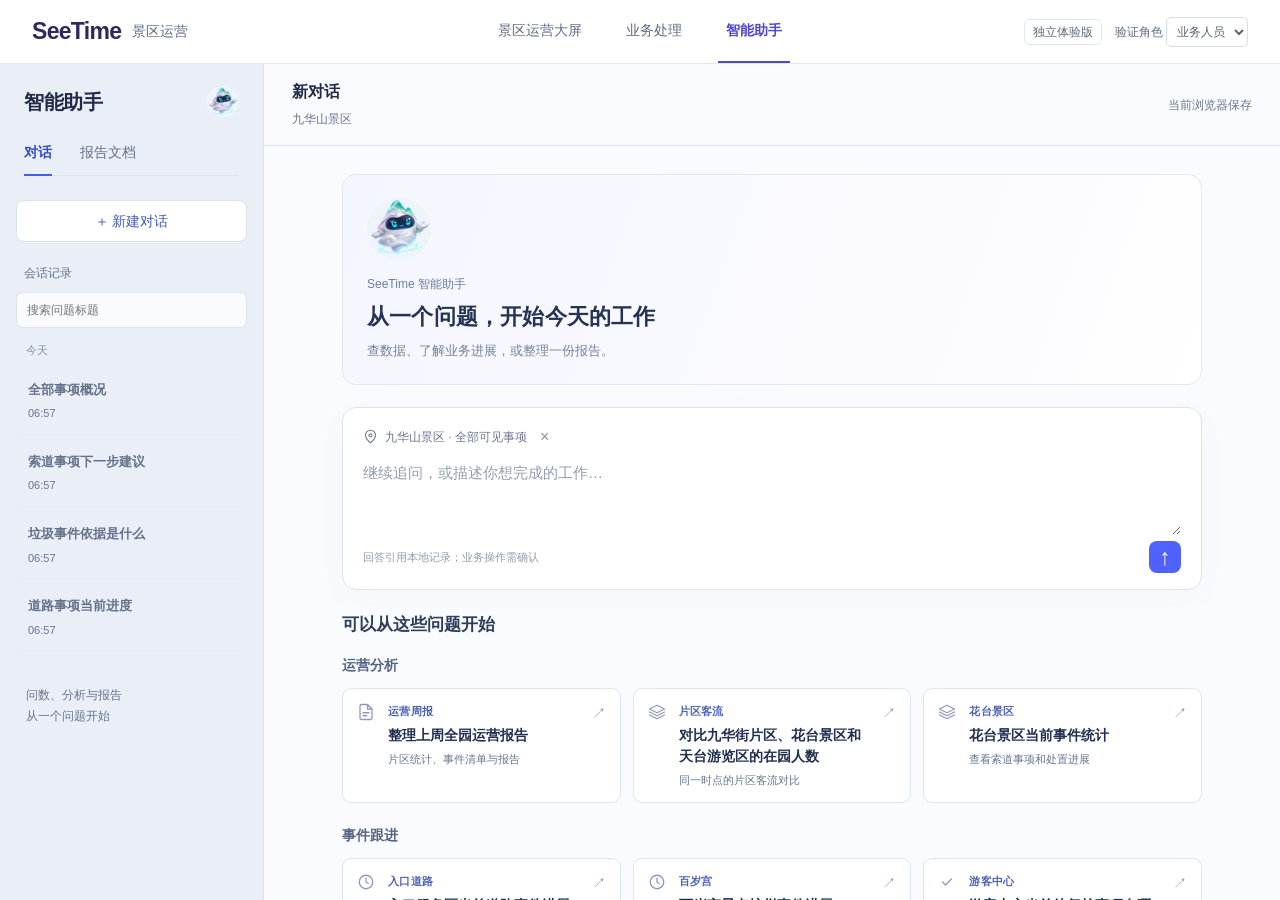
==== commit 9ab73bd6: "Improve scenic assistant chat and reports" ====
--- a/assistant.html
+++ b/assistant.html
@@ -3,7 +3,7 @@
 <head>
 <meta charset="UTF-8"><meta name="viewport" content="width=device-width, initial-scale=1">
 <title>SeeTime · 智能助手独立体验版</title>
-<link rel="stylesheet" href="styles.css?v=9f382ef443d7"><link rel="stylesheet" href="assistant.css?v=20261117d">
+<link rel="stylesheet" href="styles.css?v=9f382ef443d7"><link rel="stylesheet" href="assistant.css?v=manual-question-submit-1">
 <link rel="stylesheet" href="product.css?v=9de3985b9e19"><link rel="icon" href="assets/scenic-ip.png"><link rel="stylesheet" href="report-document.css?v=eec4771bbfc1"></head>
 <body>
 <svg class="symbol-library" xmlns="http://www.w3.org/2000/svg" aria-hidden="true"><defs>
@@ -30,4 +30,4 @@
 <div id="chat-view" role="tabpanel" aria-labelledby="chat-tab"><div class="conversation" id="conversation" hidden></div><div class="empty-chat" id="empty-chat" hidden><div class="welcome-card"><img class="scenic-avatar welcome-avatar" src="assets/scenic-ip.png" alt=""><p class="welcome-eyebrow">SeeTime 智能助手</p><h3>从一个问题，开始今天的工作</h3><p>查数据、了解业务进展，或整理一份报告。</p></div></div><form class="composer" id="composer"><div class="context"><svg class="icon small"><use href="#pin"/></svg><span id="context-text">九华山景区 · 全部可见事项</span><button type="button" id="clear-context" aria-label="移除查询范围">×</button></div><label class="sr-only" for="prompt">输入问题</label><textarea id="prompt" rows="2" placeholder="继续追问，或描述你想完成的工作…"></textarea><div class="composer-bottom"><span>回答引用本地记录；业务操作需确认</span><button class="send" type="submit" aria-label="发送问题">↑</button></div></form><section id="starter-prompts" hidden aria-labelledby="starter-heading"><h3 id="starter-heading">可以从这些问题开始</h3><div class="starter-groups"><section aria-labelledby="starter-ops"><h4 id="starter-ops">运营分析</h4><div class="starter-prompts"><button type="button" data-starter="整理上周全园运营报告"><svg class="icon" aria-hidden="true"><use href="#file"/></svg><span><b>运营周报</b><strong>整理上周全园运营报告</strong><small>片区统计、事件清单与报告</small></span><span aria-hidden="true">↗</span></button><button type="button" data-starter="对比九华街片区、花台景区和天台游览区的在园人数"><svg class="icon" aria-hidden="true"><use href="#layers"/></svg><span><b>片区客流</b><strong>对比九华街片区、花台景区和天台游览区的在园人数</strong><small>同一时点的片区客流对比</small></span><span aria-hidden="true">↗</span></button><button type="button" data-starter="花台景区当前事件统计"><svg class="icon" aria-hidden="true"><use href="#layers"/></svg><span><b>花台景区</b><strong>花台景区当前事件统计</strong><small>查看索道事项和处置进展</small></span><span aria-hidden="true">↗</span></button></div></section><section aria-labelledby="starter-events"><h4 id="starter-events">事件跟进</h4><div class="starter-prompts"><button type="button" data-starter="入口服务区当前道路事件进展"><svg class="icon" aria-hidden="true"><use href="#clock"/></svg><span><b>入口道路</b><strong>入口服务区当前道路事件进展</strong><small>查看排队预警，安排现场核查</small></span><span aria-hidden="true">↗</span></button><button type="button" data-starter="百岁宫景点护栏事件进展"><svg class="icon" aria-hidden="true"><use href="#clock"/></svg><span><b>百岁宫</b><strong>百岁宫景点护栏事件进展</strong><small>定位步道事件与下一步</small></span><span aria-hidden="true">↗</span></button><button type="button" data-starter="游客中心当前待复核事项有哪些"><svg class="icon" aria-hidden="true"><use href="#check"/></svg><span><b>游客中心</b><strong>游客中心当前待复核事项有哪些</strong><small>查看清运反馈和复核任务</small></span><span aria-hidden="true">↗</span></button></div></section></div></section></div>
 <div id="reports-view" role="tabpanel" aria-labelledby="reports-tab" hidden><div id="report-library"></div><div id="report-reader" hidden></div></div>
 </section><aside id="source-panel" class="source-panel" aria-labelledby="source-title" hidden><div class="source-panel-heading"><div><span>回答依据</span><h2 id="source-title">引用来源</h2></div><button id="close-source" aria-label="关闭来源">×</button></div><div id="source-body"></div></aside></main><div class="toast" id="toast" role="status" hidden></div>
-<script src="browser-store.js?v=20261117d"></script><script src="product-api.js?v=d8a8aa15ae4a"></script><script type="module" src="assistant.js?v=20261117d"></script></body></html>
+<script src="browser-store.js?v=assistant-detail-2"></script><script src="product-api.js?v=d8a8aa15ae4a"></script><script type="module" src="assistant.js?v=manual-question-submit-2"></script></body></html>
--- a/assistant.css
+++ b/assistant.css
@@ -314,3 +314,34 @@
  #report-reader .reader-toolbar{flex-wrap:wrap}
 }
 @media(prefers-reduced-motion:reduce){.assistant-shell *,#chat-view *{scroll-behavior:auto!important;animation-duration:.01ms!important;transition-duration:.01ms!important}}
+
+/* Keep each user message on the right of its conversation column. */
+.conversation>.question{flex-direction:row;justify-content:flex-end}
+.assistant-followups{margin-top:18px}
+.assistant-followups h4{margin:0 0 8px;font-size:14px}
+.assistant-followups button{margin:0 8px 8px 0;padding:6px 10px;border:1px solid #dce3ef;border-radius:8px;background:#f1f4fa;color:#35425c;cursor:pointer}
+
+.assistant-nav .history-search,.report-filter{background:#FAFBFE;border-color:#DCE3EF;color:#202B48}
+#chat-view:not(.is-new) .composer{padding-block:8px;margin-block:6px 12px}
+#chat-view:not(.is-new) .composer textarea{display:block;box-sizing:border-box;min-height:30px;height:30px;max-height:96px;padding:4px 0;resize:none;field-sizing:content}
+#chat-view:not(.is-new) .composer-bottom .send{min-height:30px}
+.assistant-chart-columns:not([hidden]){display:grid;grid-auto-columns:minmax(0,1fr);grid-auto-flow:column;align-items:end;gap:10px;padding:12px 8px}
+.assistant-chart-columns .bar-row{display:grid;grid-template-columns:minmax(0,1fr);grid-template-rows:auto 76px auto;gap:4px;text-align:center;margin:0}
+.assistant-chart-columns .bar-row>span{grid-row:3;overflow-wrap:anywhere}
+.assistant-chart-columns .bar-row>b{grid-row:1;text-align:center}
+.assistant-chart-columns .bar-track{grid-row:2;height:100%;width:20px;justify-self:center;display:flex;align-items:end;background:#E9EEF7}
+.assistant-chart-columns .bar-track>i{width:100%!important;height:var(--bar-height);background:#4F62FF}
+.assistant-chart-trend canvas{display:block;width:100%;height:auto}
+.report-divider{display:none}
+.assistant-shell.has-report .source-panel{position:relative;overflow:visible}
+.assistant-shell.has-report .report-divider{display:block;position:absolute;inset:0 auto 0 -6px;width:12px;cursor:col-resize;touch-action:none;z-index:10}
+.report-divider:hover,.report-divider:focus-visible{background:#4F62FF44}
+@media(min-width:1101px){
+ .assistant-shell.has-report{grid-template-columns:230px minmax(0,1fr) clamp(280px,var(--report-width,420px),calc(100% - 530px))}
+ .assistant-shell.has-report .source-panel{width:auto}
+}
+@media(max-width:1100px){
+ .assistant-shell.has-report .source-panel{position:absolute;width:clamp(280px,var(--report-width,440px),calc(100% - 64px))}
+}
+
+.assistant-nav .new-chat{flex-shrink:0}
